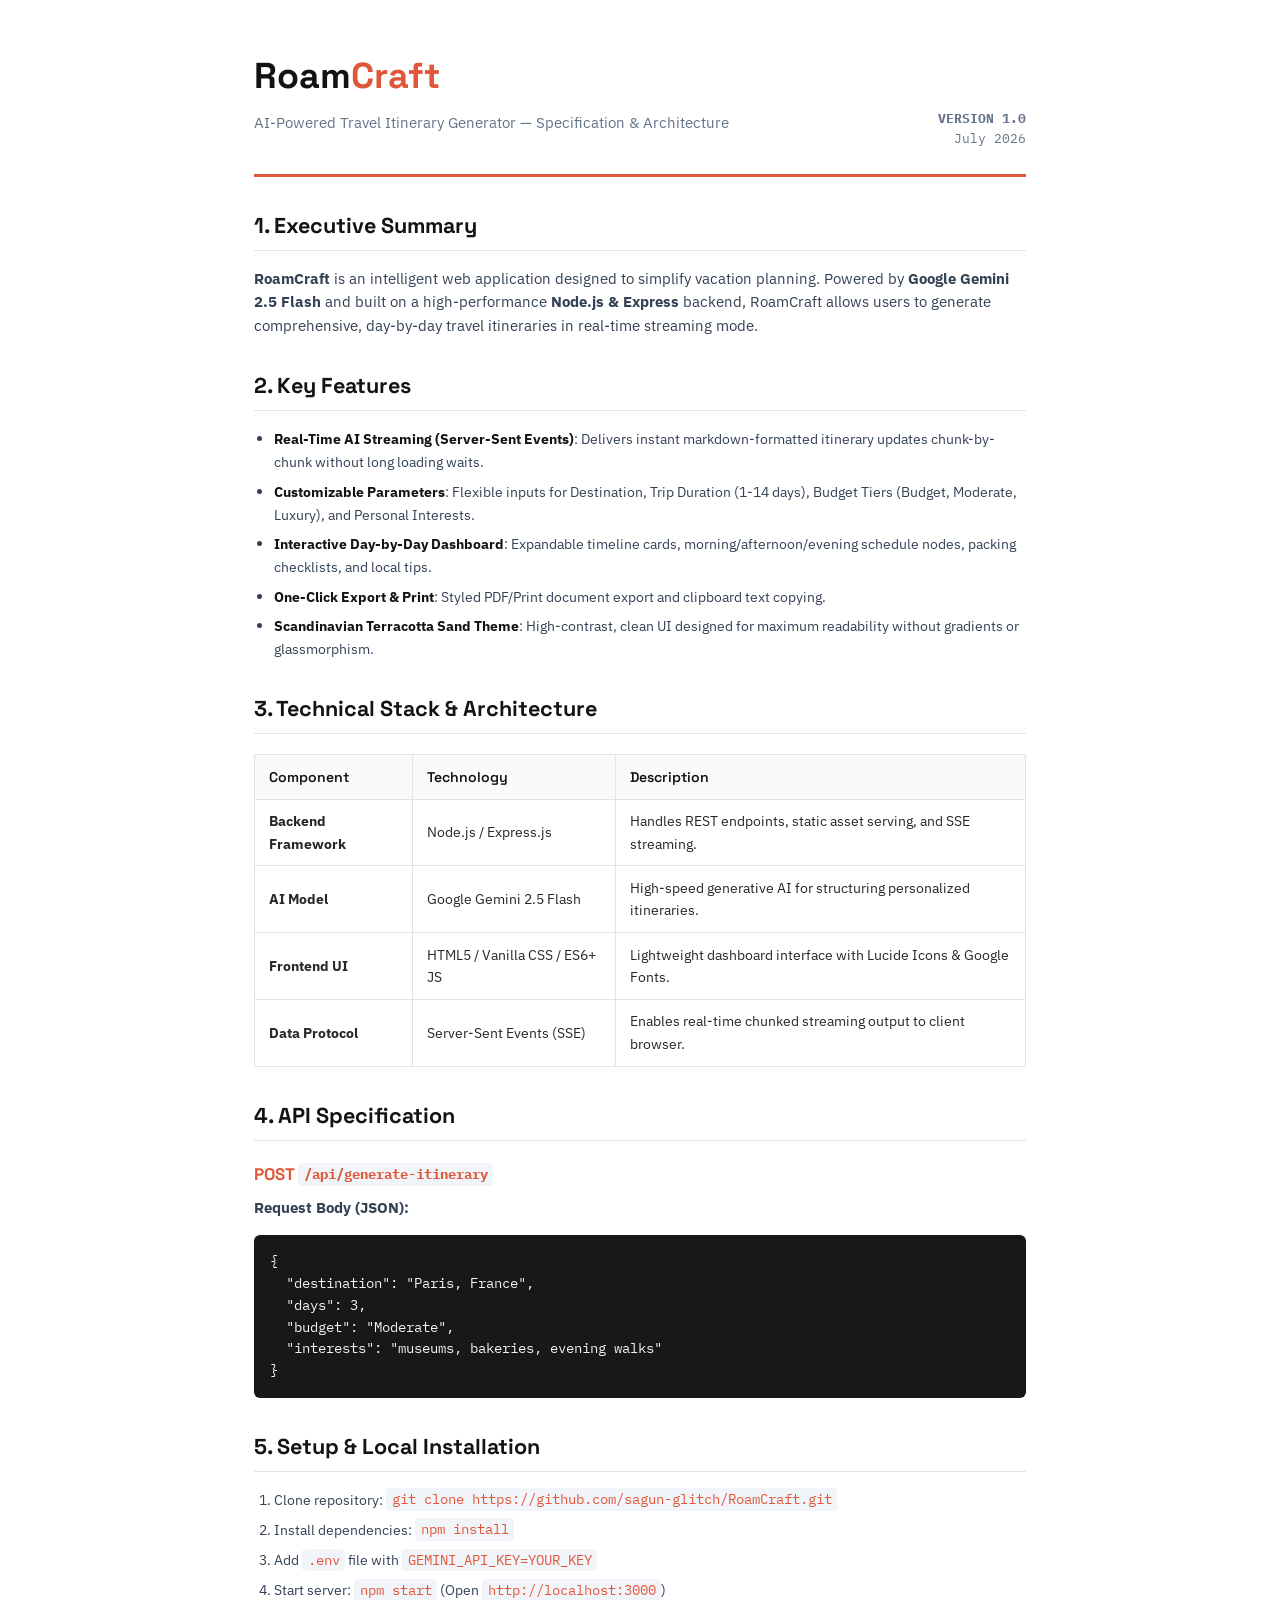
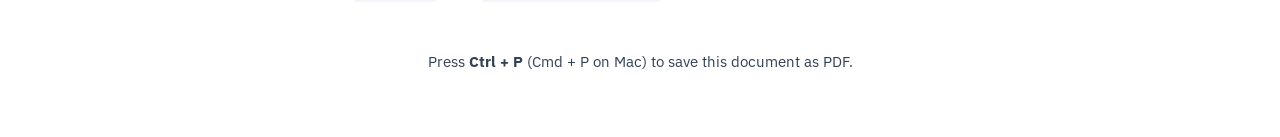
==== project_description.html @ 2945f8ac "Add project description documentation in MD and HTML format" ====
<!DOCTYPE html>
<html lang="en">
<head>
    <meta charset="UTF-8">
    <meta name="viewport" content="width=device-width, initial-scale=1.0">
    <title>RoamCraft — Project Documentation</title>
    <!-- Google Fonts -->
    <link rel="preconnect" href="https://fonts.googleapis.com">
    <link rel="preconnect" href="https://fonts.gstatic.com" crossorigin>
    <link href="https://fonts.googleapis.com/css2?family=Space+Grotesk:wght@600;700&family=IBM+Plex+Mono:wght@500;600&family=IBM+Plex+Sans:wght@400;500;600&display=swap" rel="stylesheet">
    <style>
        :root {
            --primary: #E05638;
            --dark: #141312;
            --text: #27272a;
            --border: #e4e4e7;
            --bg-subtle: #f8fafc;
        }

        * {
            box-sizing: border-box;
            margin: 0;
            padding: 0;
        }

        body {
            font-family: 'IBM Plex Sans', system-ui, -apple-system, sans-serif;
            color: var(--text);
            line-height: 1.6;
            padding: 3rem 4rem;
            max-width: 900px;
            margin: 0 auto;
            background-color: #ffffff;
        }

        /* Header */
        .doc-header {
            border-bottom: 3px solid var(--primary);
            padding-bottom: 1.5rem;
            margin-bottom: 2rem;
            display: flex;
            justify-content: space-between;
            align-items: flex-end;
        }

        .title-group h1 {
            font-family: 'Space Grotesk', sans-serif;
            font-size: 2.25rem;
            font-weight: 700;
            color: var(--dark);
        }

        .title-group h1 span {
            color: var(--primary);
        }

        .title-group p {
            font-size: 0.95rem;
            color: #64748b;
            margin-top: 0.25rem;
        }

        .doc-meta {
            font-family: 'IBM Plex Mono', monospace;
            font-size: 0.8rem;
            color: #64748b;
            text-align: right;
        }

        /* Section Headings */
        h2 {
            font-family: 'Space Grotesk', sans-serif;
            font-size: 1.35rem;
            color: var(--dark);
            border-bottom: 1px solid var(--border);
            padding-bottom: 0.4rem;
            margin-top: 2rem;
            margin-bottom: 1rem;
        }

        h3 {
            font-family: 'Space Grotesk', sans-serif;
            font-size: 1.05rem;
            color: var(--primary);
            margin-top: 1.25rem;
            margin-bottom: 0.5rem;
        }

        p {
            font-size: 0.92rem;
            color: #334155;
            margin-bottom: 1rem;
        }

        /* Feature List */
        ul, ol {
            padding-left: 1.25rem;
            margin-bottom: 1.25rem;
        }

        li {
            font-size: 0.9rem;
            color: #334155;
            margin-bottom: 0.4rem;
        }

        li strong {
            color: var(--dark);
        }

        /* Table */
        table {
            width: 100%;
            border-collapse: collapse;
            margin: 1.25rem 0;
            font-size: 0.88rem;
        }

        th, td {
            border: 1px solid var(--border);
            padding: 0.65rem 0.85rem;
            text-align: left;
        }

        th {
            background-color: var(--bg-subtle);
            font-family: 'Space Grotesk', sans-serif;
            font-weight: 600;
            color: var(--dark);
        }

        /* Code Blocks */
        pre {
            background-color: #18181b;
            color: #f4f4f5;
            font-family: 'IBM Plex Mono', monospace;
            font-size: 0.82rem;
            padding: 1rem;
            border-radius: 6px;
            overflow-x: auto;
            margin: 1rem 0;
        }

        code {
            font-family: 'IBM Plex Mono', monospace;
            font-size: 0.85rem;
            background-color: #f1f5f9;
            color: var(--primary);
            padding: 0.15rem 0.35rem;
            border-radius: 4px;
        }

        pre code {
            background-color: transparent;
            color: inherit;
            padding: 0;
        }

        /* Print Media */
        @media print {
            body {
                padding: 0;
            }
            .no-print {
                display: none;
            }
        }
    </style>
</head>
<body>
    <div class="doc-header">
        <div class="title-group">
            <h1>Roam<span>Craft</span></h1>
            <p>AI-Powered Travel Itinerary Generator — Specification & Architecture</p>
        </div>
        <div class="doc-meta">
            <strong>VERSION 1.0</strong><br>
            July 2026
        </div>
    </div>

    <h2>1. Executive Summary</h2>
    <p><strong>RoamCraft</strong> is an intelligent web application designed to simplify vacation planning. Powered by <strong>Google Gemini 2.5 Flash</strong> and built on a high-performance <strong>Node.js & Express</strong> backend, RoamCraft allows users to generate comprehensive, day-by-day travel itineraries in real-time streaming mode.</p>

    <h2>2. Key Features</h2>
    <ul>
        <li><strong>Real-Time AI Streaming (Server-Sent Events)</strong>: Delivers instant markdown-formatted itinerary updates chunk-by-chunk without long loading waits.</li>
        <li><strong>Customizable Parameters</strong>: Flexible inputs for Destination, Trip Duration (1-14 days), Budget Tiers (Budget, Moderate, Luxury), and Personal Interests.</li>
        <li><strong>Interactive Day-by-Day Dashboard</strong>: Expandable timeline cards, morning/afternoon/evening schedule nodes, packing checklists, and local tips.</li>
        <li><strong>One-Click Export & Print</strong>: Styled PDF/Print document export and clipboard text copying.</li>
        <li><strong>Scandinavian Terracotta Sand Theme</strong>: High-contrast, clean UI designed for maximum readability without gradients or glassmorphism.</li>
    </ul>

    <h2>3. Technical Stack & Architecture</h2>
    <table>
        <thead>
            <tr>
                <th>Component</th>
                <th>Technology</th>
                <th>Description</th>
            </tr>
        </thead>
        <tbody>
            <tr>
                <td><strong>Backend Framework</strong></td>
                <td>Node.js / Express.js</td>
                <td>Handles REST endpoints, static asset serving, and SSE streaming.</td>
            </tr>
            <tr>
                <td><strong>AI Model</strong></td>
                <td>Google Gemini 2.5 Flash</td>
                <td>High-speed generative AI for structuring personalized itineraries.</td>
            </tr>
            <tr>
                <td><strong>Frontend UI</strong></td>
                <td>HTML5 / Vanilla CSS / ES6+ JS</td>
                <td>Lightweight dashboard interface with Lucide Icons & Google Fonts.</td>
            </tr>
            <tr>
                <td><strong>Data Protocol</strong></td>
                <td>Server-Sent Events (SSE)</td>
                <td>Enables real-time chunked streaming output to client browser.</td>
            </tr>
        </tbody>
    </table>

    <h2>4. API Specification</h2>
    <h3>POST <code>/api/generate-itinerary</code></h3>
    <p><strong>Request Body (JSON):</strong></p>
<pre><code>{
  "destination": "Paris, France",
  "days": 3,
  "budget": "Moderate",
  "interests": "museums, bakeries, evening walks"
}</code></pre>

    <h2>5. Setup & Local Installation</h2>
    <ol>
        <li>Clone repository: <code>git clone https://github.com/sagun-glitch/RoamCraft.git</code></li>
        <li>Install dependencies: <code>npm install</code></li>
        <li>Add <code>.env</code> file with <code>GEMINI_API_KEY=YOUR_KEY</code></li>
        <li>Start server: <code>npm start</code> (Open <code>http://localhost:3000</code>)</li>
    </ol>

    <div style="margin-top: 3rem; text-align: center; font-size: 0.8rem; color: #94a3b8;" class="no-print">
        <p>Press <strong>Ctrl + P</strong> (Cmd + P on Mac) to save this document as PDF.</p>
    </div>
</body>
</html>
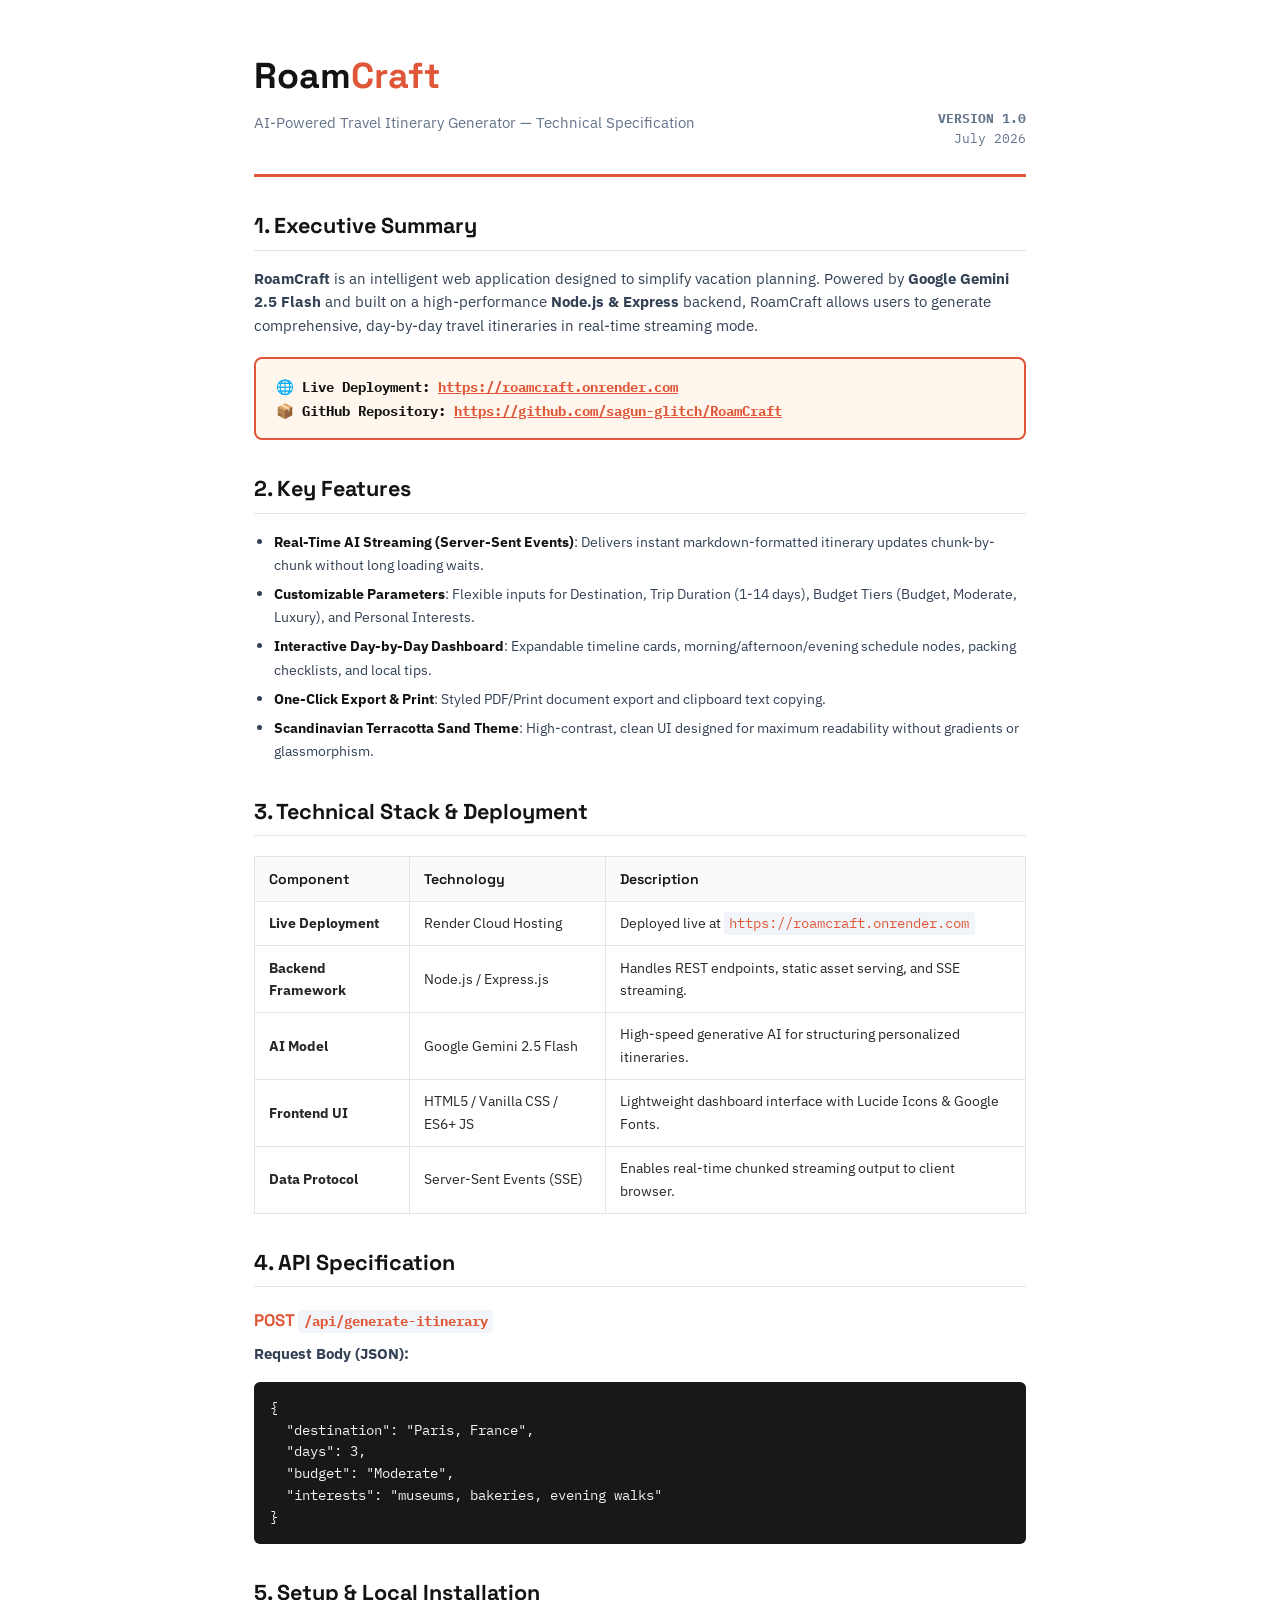
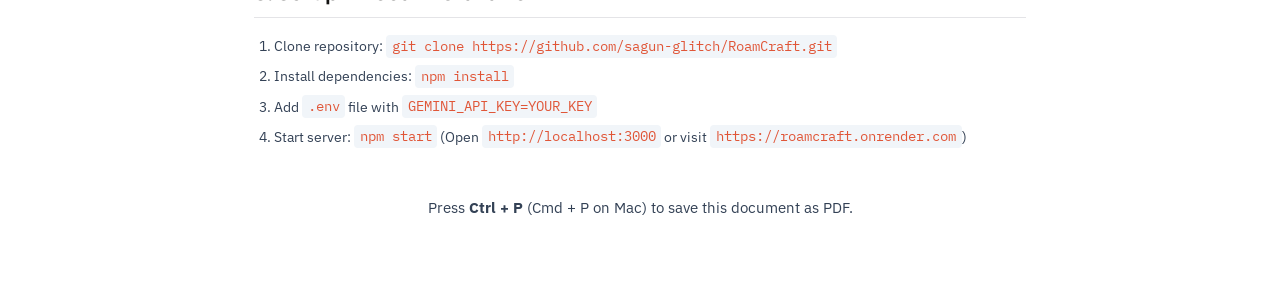
==== commit afbb6112: "Update project description documents with live Render deployment URL https://roamcraft.onrender.com" ====
--- a/project_description.html
+++ b/project_description.html
@@ -92,6 +92,23 @@
             margin-bottom: 1rem;
         }
 
+        .live-link-box {
+            background-color: #fff7ed;
+            border: 2px solid var(--primary);
+            border-radius: 8px;
+            padding: 1rem 1.25rem;
+            margin: 1.25rem 0;
+            font-family: 'IBM Plex Mono', monospace;
+            font-size: 0.9rem;
+            color: var(--dark);
+        }
+
+        .live-link-box a {
+            color: var(--primary);
+            font-weight: 700;
+            text-decoration: underline;
+        }
+
         /* Feature List */
         ul, ol {
             padding-left: 1.25rem;
@@ -171,7 +188,7 @@
     <div class="doc-header">
         <div class="title-group">
             <h1>Roam<span>Craft</span></h1>
-            <p>AI-Powered Travel Itinerary Generator — Specification & Architecture</p>
+            <p>AI-Powered Travel Itinerary Generator — Technical Specification</p>
         </div>
         <div class="doc-meta">
             <strong>VERSION 1.0</strong><br>
@@ -181,6 +198,11 @@
 
     <h2>1. Executive Summary</h2>
     <p><strong>RoamCraft</strong> is an intelligent web application designed to simplify vacation planning. Powered by <strong>Google Gemini 2.5 Flash</strong> and built on a high-performance <strong>Node.js & Express</strong> backend, RoamCraft allows users to generate comprehensive, day-by-day travel itineraries in real-time streaming mode.</p>
+
+    <div class="live-link-box">
+        <strong>🌐 Live Deployment:</strong> <a href="https://roamcraft.onrender.com" target="_blank">https://roamcraft.onrender.com</a><br>
+        <strong>📦 GitHub Repository:</strong> <a href="https://github.com/sagun-glitch/RoamCraft" target="_blank">https://github.com/sagun-glitch/RoamCraft</a>
+    </div>
 
     <h2>2. Key Features</h2>
     <ul>
@@ -191,7 +213,7 @@
         <li><strong>Scandinavian Terracotta Sand Theme</strong>: High-contrast, clean UI designed for maximum readability without gradients or glassmorphism.</li>
     </ul>
 
-    <h2>3. Technical Stack & Architecture</h2>
+    <h2>3. Technical Stack & Deployment</h2>
     <table>
         <thead>
             <tr>
@@ -201,6 +223,11 @@
             </tr>
         </thead>
         <tbody>
+            <tr>
+                <td><strong>Live Deployment</strong></td>
+                <td>Render Cloud Hosting</td>
+                <td>Deployed live at <code>https://roamcraft.onrender.com</code></td>
+            </tr>
             <tr>
                 <td><strong>Backend Framework</strong></td>
                 <td>Node.js / Express.js</td>
@@ -239,7 +266,7 @@
         <li>Clone repository: <code>git clone https://github.com/sagun-glitch/RoamCraft.git</code></li>
         <li>Install dependencies: <code>npm install</code></li>
         <li>Add <code>.env</code> file with <code>GEMINI_API_KEY=YOUR_KEY</code></li>
-        <li>Start server: <code>npm start</code> (Open <code>http://localhost:3000</code>)</li>
+        <li>Start server: <code>npm start</code> (Open <code>http://localhost:3000</code> or visit <code>https://roamcraft.onrender.com</code>)</li>
     </ol>
 
     <div style="margin-top: 3rem; text-align: center; font-size: 0.8rem; color: #94a3b8;" class="no-print">
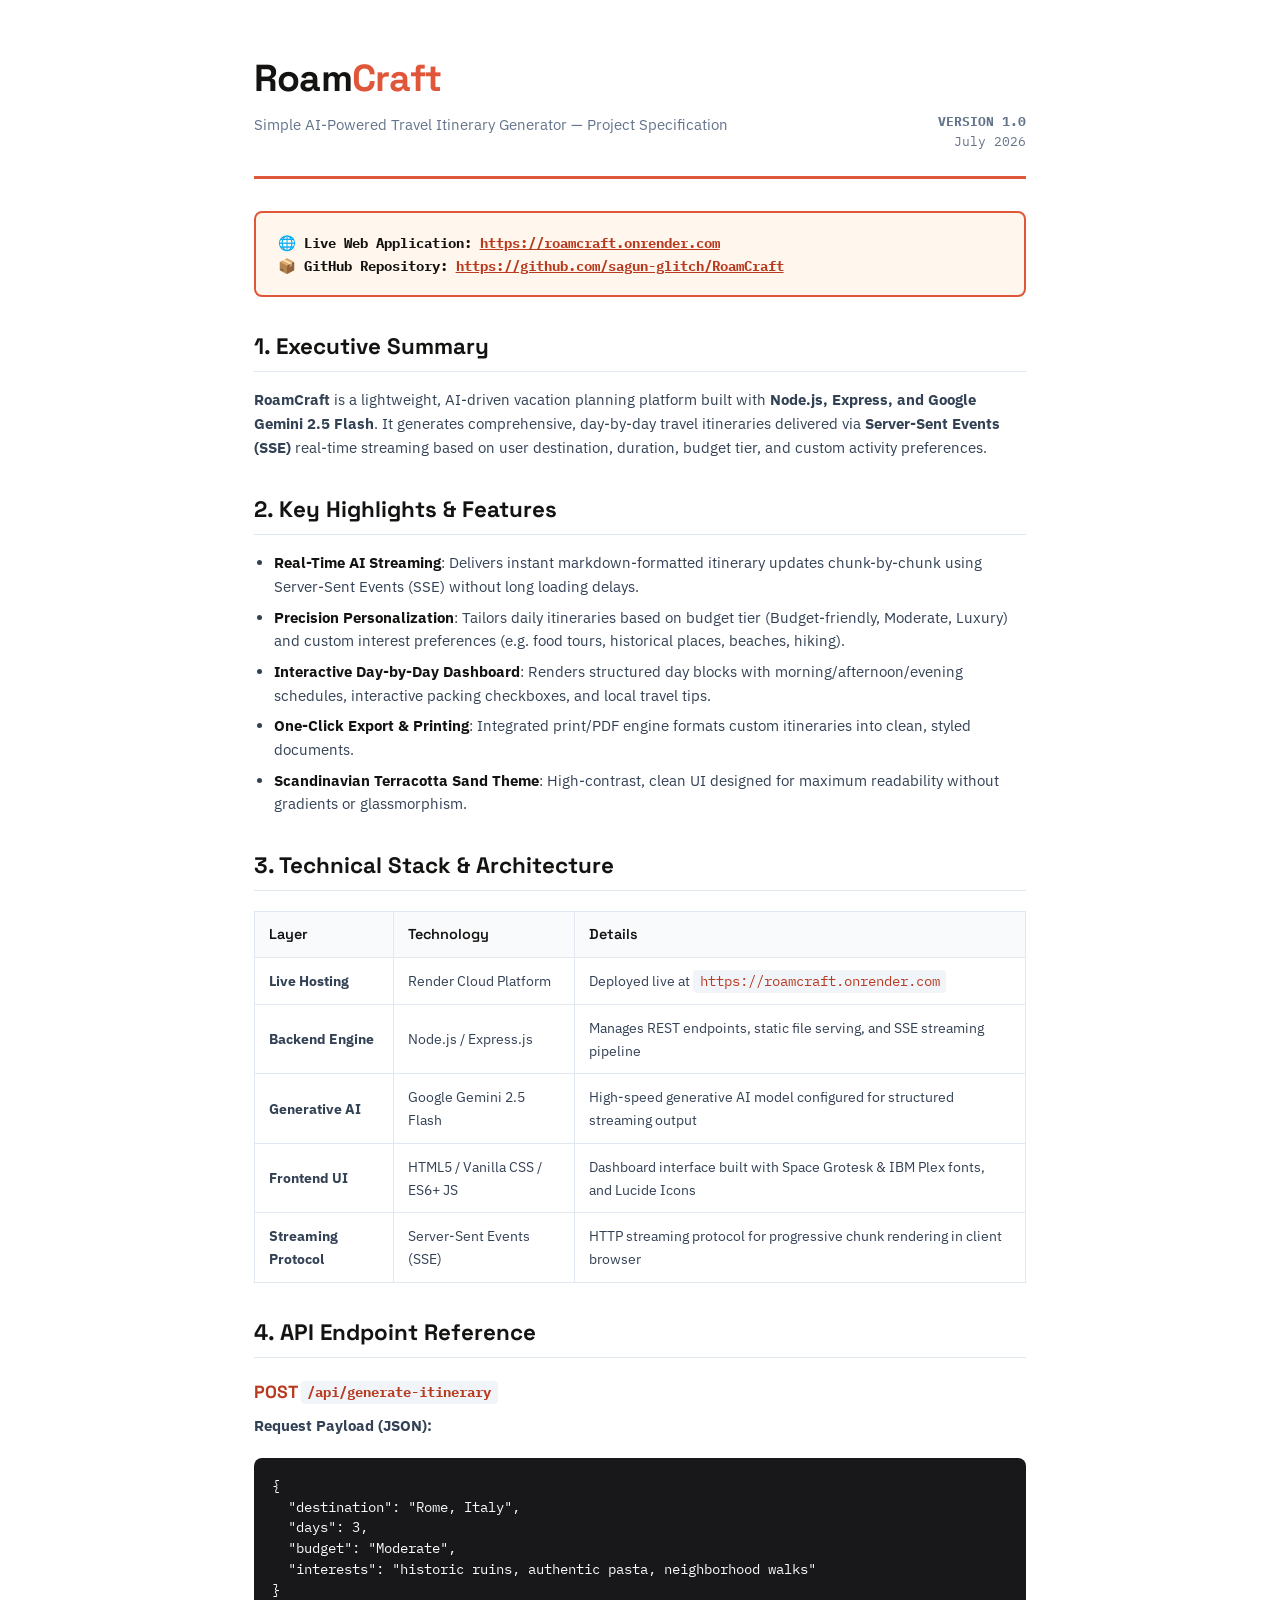
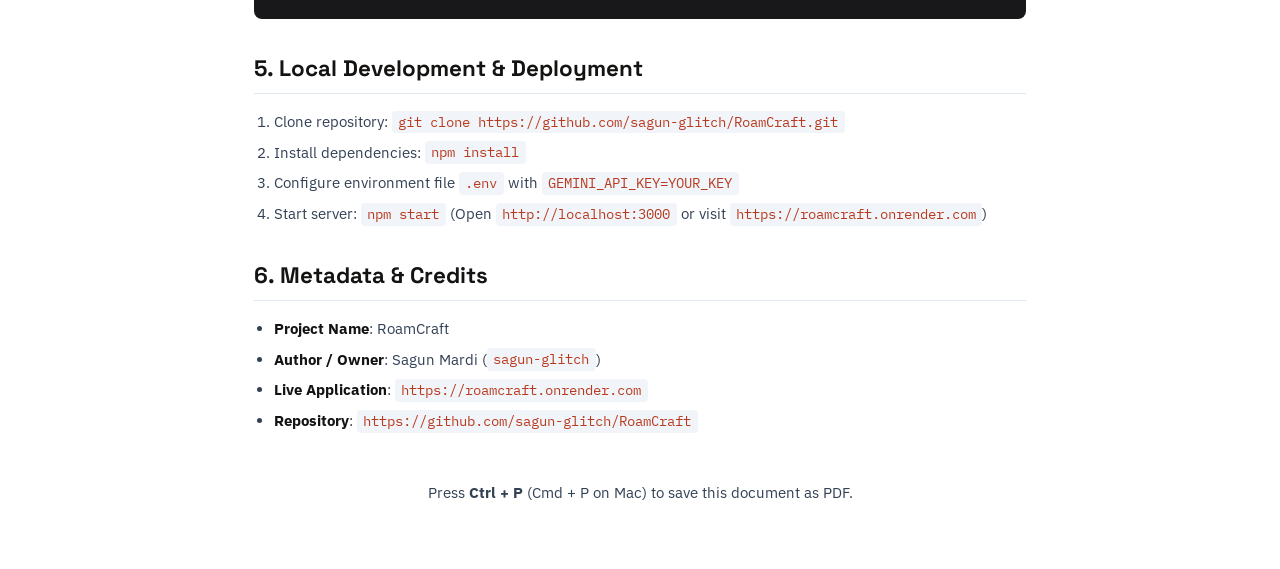
==== commit b6bc8791: "Update RoamCraft project description Markdown, HTML, and PDF document with Markdown styling and live" ====
--- a/project_description.html
+++ b/project_description.html
@@ -3,7 +3,7 @@
 <head>
     <meta charset="UTF-8">
     <meta name="viewport" content="width=device-width, initial-scale=1.0">
-    <title>RoamCraft — Project Documentation</title>
+    <title>RoamCraft — Project Specification</title>
     <!-- Google Fonts -->
     <link rel="preconnect" href="https://fonts.googleapis.com">
     <link rel="preconnect" href="https://fonts.gstatic.com" crossorigin>
@@ -11,9 +11,10 @@
     <style>
         :root {
             --primary: #E05638;
+            --primary-dark: #B83A1F;
             --dark: #141312;
-            --text: #27272a;
-            --border: #e4e4e7;
+            --text: #334155;
+            --border: #e2e8f0;
             --bg-subtle: #f8fafc;
         }
 
@@ -45,9 +46,10 @@
 
         .title-group h1 {
             font-family: 'Space Grotesk', sans-serif;
-            font-size: 2.25rem;
+            font-size: 2.35rem;
             font-weight: 700;
             color: var(--dark);
+            letter-spacing: -0.02em;
         }
 
         .title-group h1 span {
@@ -67,10 +69,28 @@
             text-align: right;
         }
 
-        /* Section Headings */
+        /* Live Badge Box */
+        .live-link-box {
+            background-color: #fff7ed;
+            border: 2px solid var(--primary);
+            border-radius: 8px;
+            padding: 1.1rem 1.35rem;
+            margin: 1.5rem 0 2rem;
+            font-family: 'IBM Plex Mono', monospace;
+            font-size: 0.9rem;
+            color: var(--dark);
+        }
+
+        .live-link-box a {
+            color: var(--primary-dark);
+            font-weight: 700;
+            text-decoration: underline;
+        }
+
+        /* Headings */
         h2 {
             font-family: 'Space Grotesk', sans-serif;
-            font-size: 1.35rem;
+            font-size: 1.4rem;
             color: var(--dark);
             border-bottom: 1px solid var(--border);
             padding-bottom: 0.4rem;
@@ -80,45 +100,28 @@
 
         h3 {
             font-family: 'Space Grotesk', sans-serif;
-            font-size: 1.05rem;
-            color: var(--primary);
+            font-size: 1.1rem;
+            color: var(--primary-dark);
             margin-top: 1.25rem;
             margin-bottom: 0.5rem;
         }
 
         p {
-            font-size: 0.92rem;
+            font-size: 0.94rem;
             color: #334155;
             margin-bottom: 1rem;
         }
 
-        .live-link-box {
-            background-color: #fff7ed;
-            border: 2px solid var(--primary);
-            border-radius: 8px;
-            padding: 1rem 1.25rem;
-            margin: 1.25rem 0;
-            font-family: 'IBM Plex Mono', monospace;
-            font-size: 0.9rem;
-            color: var(--dark);
-        }
-
-        .live-link-box a {
-            color: var(--primary);
-            font-weight: 700;
-            text-decoration: underline;
-        }
-
-        /* Feature List */
+        /* Lists */
         ul, ol {
             padding-left: 1.25rem;
             margin-bottom: 1.25rem;
         }
 
         li {
-            font-size: 0.9rem;
+            font-size: 0.92rem;
             color: #334155;
-            margin-bottom: 0.4rem;
+            margin-bottom: 0.45rem;
         }
 
         li strong {
@@ -130,12 +133,12 @@
             width: 100%;
             border-collapse: collapse;
             margin: 1.25rem 0;
-            font-size: 0.88rem;
+            font-size: 0.9rem;
         }
 
         th, td {
             border: 1px solid var(--border);
-            padding: 0.65rem 0.85rem;
+            padding: 0.7rem 0.9rem;
             text-align: left;
         }
 
@@ -146,24 +149,25 @@
             color: var(--dark);
         }
 
-        /* Code Blocks */
+        /* Code & Pre */
         pre {
             background-color: #18181b;
-            color: #f4f4f5;
-            font-family: 'IBM Plex Mono', monospace;
-            font-size: 0.82rem;
-            padding: 1rem;
-            border-radius: 6px;
+            color: #f8fafc;
+            font-family: 'IBM Plex Mono', monospace;
+            font-size: 0.83rem;
+            padding: 1.1rem;
+            border-radius: 8px;
             overflow-x: auto;
-            margin: 1rem 0;
+            margin: 1.25rem 0;
+            line-height: 1.5;
         }
 
         code {
             font-family: 'IBM Plex Mono', monospace;
-            font-size: 0.85rem;
+            font-size: 0.86rem;
             background-color: #f1f5f9;
-            color: var(--primary);
-            padding: 0.15rem 0.35rem;
+            color: var(--primary-dark);
+            padding: 0.15rem 0.4rem;
             border-radius: 4px;
         }
 
@@ -188,7 +192,7 @@
     <div class="doc-header">
         <div class="title-group">
             <h1>Roam<span>Craft</span></h1>
-            <p>AI-Powered Travel Itinerary Generator — Technical Specification</p>
+            <p>Simple AI-Powered Travel Itinerary Generator — Project Specification</p>
         </div>
         <div class="doc-meta">
             <strong>VERSION 1.0</strong><br>
@@ -196,78 +200,86 @@
         </div>
     </div>
 
-    <h2>1. Executive Summary</h2>
-    <p><strong>RoamCraft</strong> is an intelligent web application designed to simplify vacation planning. Powered by <strong>Google Gemini 2.5 Flash</strong> and built on a high-performance <strong>Node.js & Express</strong> backend, RoamCraft allows users to generate comprehensive, day-by-day travel itineraries in real-time streaming mode.</p>
-
     <div class="live-link-box">
-        <strong>🌐 Live Deployment:</strong> <a href="https://roamcraft.onrender.com" target="_blank">https://roamcraft.onrender.com</a><br>
+        <strong>🌐 Live Web Application:</strong> <a href="https://roamcraft.onrender.com" target="_blank">https://roamcraft.onrender.com</a><br>
         <strong>📦 GitHub Repository:</strong> <a href="https://github.com/sagun-glitch/RoamCraft" target="_blank">https://github.com/sagun-glitch/RoamCraft</a>
     </div>
 
-    <h2>2. Key Features</h2>
+    <h2>1. Executive Summary</h2>
+    <p><strong>RoamCraft</strong> is a lightweight, AI-driven vacation planning platform built with <strong>Node.js, Express, and Google Gemini 2.5 Flash</strong>. It generates comprehensive, day-by-day travel itineraries delivered via <strong>Server-Sent Events (SSE)</strong> real-time streaming based on user destination, duration, budget tier, and custom activity preferences.</p>
+
+    <h2>2. Key Highlights & Features</h2>
     <ul>
-        <li><strong>Real-Time AI Streaming (Server-Sent Events)</strong>: Delivers instant markdown-formatted itinerary updates chunk-by-chunk without long loading waits.</li>
-        <li><strong>Customizable Parameters</strong>: Flexible inputs for Destination, Trip Duration (1-14 days), Budget Tiers (Budget, Moderate, Luxury), and Personal Interests.</li>
-        <li><strong>Interactive Day-by-Day Dashboard</strong>: Expandable timeline cards, morning/afternoon/evening schedule nodes, packing checklists, and local tips.</li>
-        <li><strong>One-Click Export & Print</strong>: Styled PDF/Print document export and clipboard text copying.</li>
+        <li><strong>Real-Time AI Streaming</strong>: Delivers instant markdown-formatted itinerary updates chunk-by-chunk using Server-Sent Events (SSE) without long loading delays.</li>
+        <li><strong>Precision Personalization</strong>: Tailors daily itineraries based on budget tier (Budget-friendly, Moderate, Luxury) and custom interest preferences (e.g. food tours, historical places, beaches, hiking).</li>
+        <li><strong>Interactive Day-by-Day Dashboard</strong>: Renders structured day blocks with morning/afternoon/evening schedules, interactive packing checkboxes, and local travel tips.</li>
+        <li><strong>One-Click Export & Printing</strong>: Integrated print/PDF engine formats custom itineraries into clean, styled documents.</li>
         <li><strong>Scandinavian Terracotta Sand Theme</strong>: High-contrast, clean UI designed for maximum readability without gradients or glassmorphism.</li>
     </ul>
 
-    <h2>3. Technical Stack & Deployment</h2>
+    <h2>3. Technical Stack & Architecture</h2>
     <table>
         <thead>
             <tr>
-                <th>Component</th>
+                <th>Layer</th>
                 <th>Technology</th>
-                <th>Description</th>
+                <th>Details</th>
             </tr>
         </thead>
         <tbody>
             <tr>
-                <td><strong>Live Deployment</strong></td>
-                <td>Render Cloud Hosting</td>
+                <td><strong>Live Hosting</strong></td>
+                <td>Render Cloud Platform</td>
                 <td>Deployed live at <code>https://roamcraft.onrender.com</code></td>
             </tr>
             <tr>
-                <td><strong>Backend Framework</strong></td>
+                <td><strong>Backend Engine</strong></td>
                 <td>Node.js / Express.js</td>
-                <td>Handles REST endpoints, static asset serving, and SSE streaming.</td>
-            </tr>
-            <tr>
-                <td><strong>AI Model</strong></td>
+                <td>Manages REST endpoints, static file serving, and SSE streaming pipeline</td>
+            </tr>
+            <tr>
+                <td><strong>Generative AI</strong></td>
                 <td>Google Gemini 2.5 Flash</td>
-                <td>High-speed generative AI for structuring personalized itineraries.</td>
+                <td>High-speed generative AI model configured for structured streaming output</td>
             </tr>
             <tr>
                 <td><strong>Frontend UI</strong></td>
                 <td>HTML5 / Vanilla CSS / ES6+ JS</td>
-                <td>Lightweight dashboard interface with Lucide Icons & Google Fonts.</td>
-            </tr>
-            <tr>
-                <td><strong>Data Protocol</strong></td>
+                <td>Dashboard interface built with Space Grotesk & IBM Plex fonts, and Lucide Icons</td>
+            </tr>
+            <tr>
+                <td><strong>Streaming Protocol</strong></td>
                 <td>Server-Sent Events (SSE)</td>
-                <td>Enables real-time chunked streaming output to client browser.</td>
+                <td>HTTP streaming protocol for progressive chunk rendering in client browser</td>
             </tr>
         </tbody>
     </table>
 
-    <h2>4. API Specification</h2>
+    <h2>4. API Endpoint Reference</h2>
     <h3>POST <code>/api/generate-itinerary</code></h3>
-    <p><strong>Request Body (JSON):</strong></p>
+    <p><strong>Request Payload (JSON):</strong></p>
 <pre><code>{
-  "destination": "Paris, France",
+  "destination": "Rome, Italy",
   "days": 3,
   "budget": "Moderate",
-  "interests": "museums, bakeries, evening walks"
+  "interests": "historic ruins, authentic pasta, neighborhood walks"
 }</code></pre>
 
-    <h2>5. Setup & Local Installation</h2>
+    <h2>5. Local Development & Deployment</h2>
     <ol>
         <li>Clone repository: <code>git clone https://github.com/sagun-glitch/RoamCraft.git</code></li>
         <li>Install dependencies: <code>npm install</code></li>
-        <li>Add <code>.env</code> file with <code>GEMINI_API_KEY=YOUR_KEY</code></li>
+        <li>Configure environment file <code>.env</code> with <code>GEMINI_API_KEY=YOUR_KEY</code></li>
         <li>Start server: <code>npm start</code> (Open <code>http://localhost:3000</code> or visit <code>https://roamcraft.onrender.com</code>)</li>
     </ol>
+
+    <h2>6. Metadata & Credits</h2>
+    <ul>
+        <li><strong>Project Name</strong>: RoamCraft</li>
+        <li><strong>Author / Owner</strong>: Sagun Mardi (<code>sagun-glitch</code>)</li>
+        <li><strong>Live Application</strong>: <code>https://roamcraft.onrender.com</code></li>
+        <li><strong>Repository</strong>: <code>https://github.com/sagun-glitch/RoamCraft</code></li>
+    </ul>
 
     <div style="margin-top: 3rem; text-align: center; font-size: 0.8rem; color: #94a3b8;" class="no-print">
         <p>Press <strong>Ctrl + P</strong> (Cmd + P on Mac) to save this document as PDF.</p>
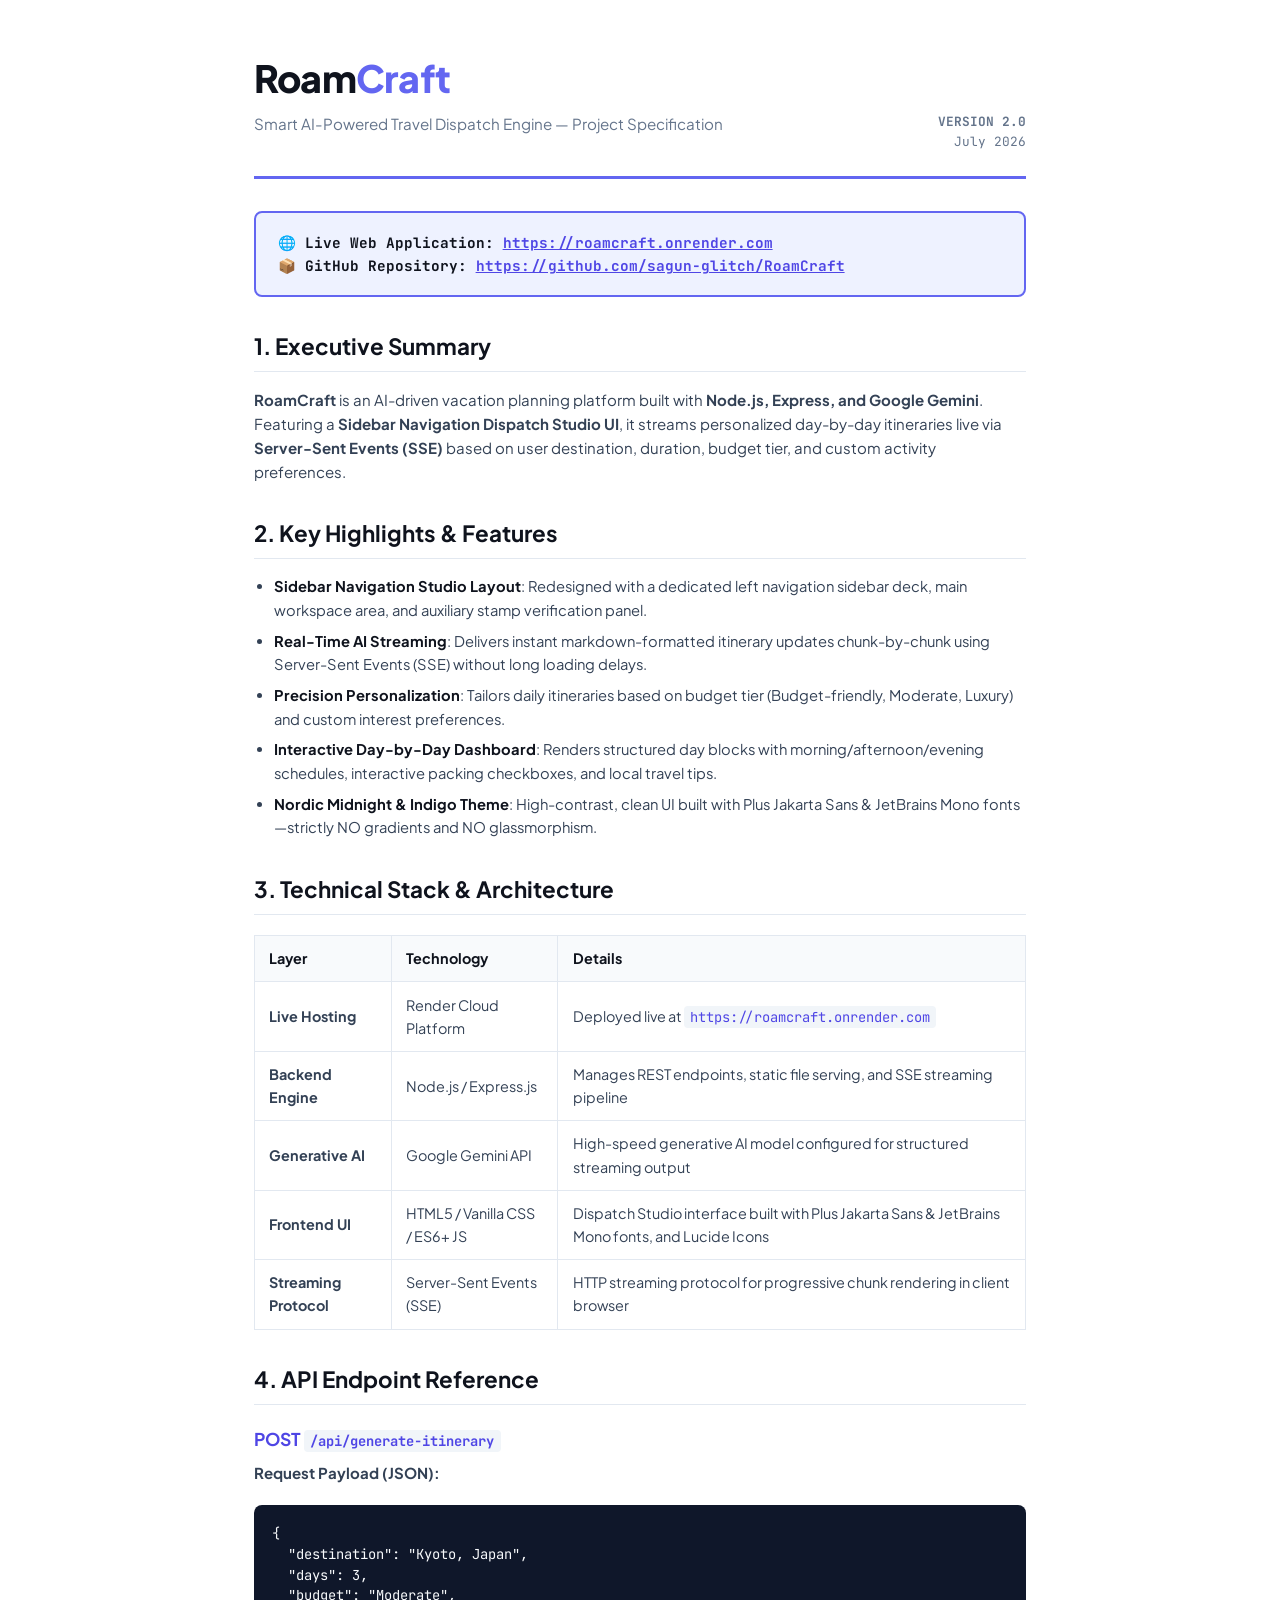
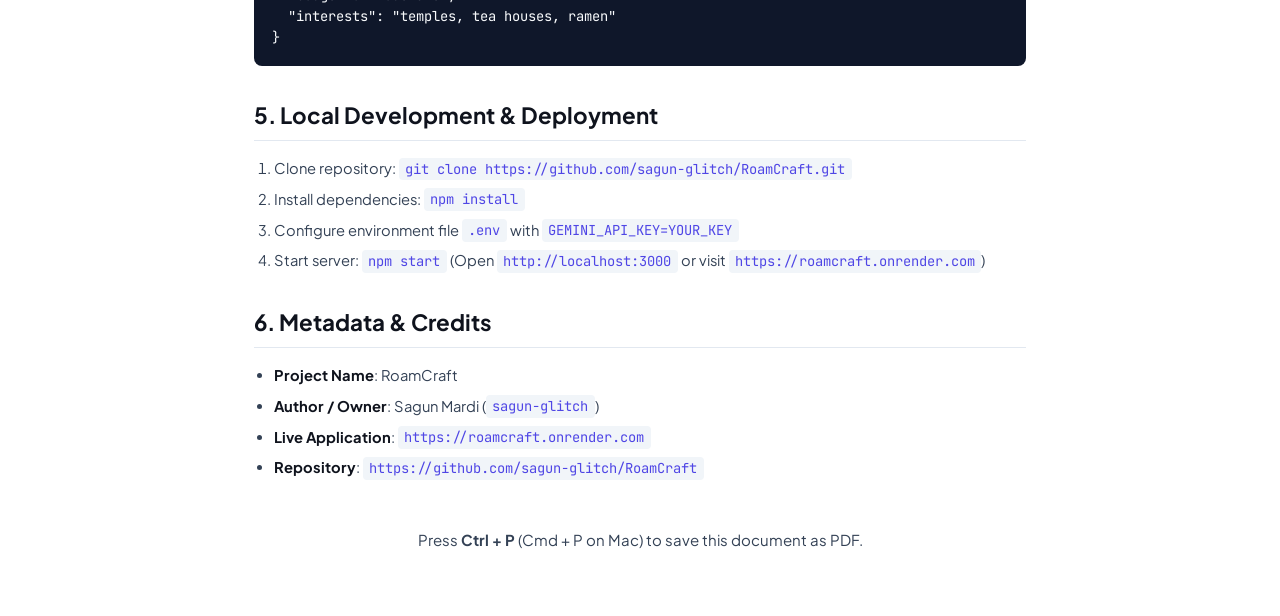
==== commit 1704d2e3: "Total UI overhaul: Sidebar Navigation Dispatch Studio layout with Plus Jakarta Sans typography" ====
--- a/project_description.html
+++ b/project_description.html
@@ -7,12 +7,12 @@
     <!-- Google Fonts -->
     <link rel="preconnect" href="https://fonts.googleapis.com">
     <link rel="preconnect" href="https://fonts.gstatic.com" crossorigin>
-    <link href="https://fonts.googleapis.com/css2?family=Space+Grotesk:wght@600;700&family=IBM+Plex+Mono:wght@500;600&family=IBM+Plex+Sans:wght@400;500;600&display=swap" rel="stylesheet">
+    <link href="https://fonts.googleapis.com/css2?family=Plus+Jakarta+Sans:wght@600;700;800&family=JetBrains+Mono:wght@500;600&display=swap" rel="stylesheet">
     <style>
         :root {
-            --primary: #E05638;
-            --primary-dark: #B83A1F;
-            --dark: #141312;
+            --primary: #6366F1;
+            --primary-dark: #4F46E5;
+            --dark: #0F131D;
             --text: #334155;
             --border: #e2e8f0;
             --bg-subtle: #f8fafc;
@@ -25,7 +25,7 @@
         }
 
         body {
-            font-family: 'IBM Plex Sans', system-ui, -apple-system, sans-serif;
+            font-family: 'Plus Jakarta Sans', system-ui, -apple-system, sans-serif;
             color: var(--text);
             line-height: 1.6;
             padding: 3rem 4rem;
@@ -45,9 +45,8 @@
         }
 
         .title-group h1 {
-            font-family: 'Space Grotesk', sans-serif;
             font-size: 2.35rem;
-            font-weight: 700;
+            font-weight: 800;
             color: var(--dark);
             letter-spacing: -0.02em;
         }
@@ -63,7 +62,7 @@
         }
 
         .doc-meta {
-            font-family: 'IBM Plex Mono', monospace;
+            font-family: 'JetBrains Mono', monospace;
             font-size: 0.8rem;
             color: #64748b;
             text-align: right;
@@ -71,12 +70,12 @@
 
         /* Live Badge Box */
         .live-link-box {
-            background-color: #fff7ed;
+            background-color: #eef2ff;
             border: 2px solid var(--primary);
             border-radius: 8px;
             padding: 1.1rem 1.35rem;
             margin: 1.5rem 0 2rem;
-            font-family: 'IBM Plex Mono', monospace;
+            font-family: 'JetBrains Mono', monospace;
             font-size: 0.9rem;
             color: var(--dark);
         }
@@ -89,8 +88,8 @@
 
         /* Headings */
         h2 {
-            font-family: 'Space Grotesk', sans-serif;
             font-size: 1.4rem;
+            font-weight: 700;
             color: var(--dark);
             border-bottom: 1px solid var(--border);
             padding-bottom: 0.4rem;
@@ -99,8 +98,8 @@
         }
 
         h3 {
-            font-family: 'Space Grotesk', sans-serif;
             font-size: 1.1rem;
+            font-weight: 700;
             color: var(--primary-dark);
             margin-top: 1.25rem;
             margin-bottom: 0.5rem;
@@ -144,16 +143,15 @@
 
         th {
             background-color: var(--bg-subtle);
-            font-family: 'Space Grotesk', sans-serif;
-            font-weight: 600;
+            font-weight: 700;
             color: var(--dark);
         }
 
         /* Code & Pre */
         pre {
-            background-color: #18181b;
+            background-color: #0f172a;
             color: #f8fafc;
-            font-family: 'IBM Plex Mono', monospace;
+            font-family: 'JetBrains Mono', monospace;
             font-size: 0.83rem;
             padding: 1.1rem;
             border-radius: 8px;
@@ -163,7 +161,7 @@
         }
 
         code {
-            font-family: 'IBM Plex Mono', monospace;
+            font-family: 'JetBrains Mono', monospace;
             font-size: 0.86rem;
             background-color: #f1f5f9;
             color: var(--primary-dark);
@@ -192,10 +190,10 @@
     <div class="doc-header">
         <div class="title-group">
             <h1>Roam<span>Craft</span></h1>
-            <p>Simple AI-Powered Travel Itinerary Generator — Project Specification</p>
+            <p>Smart AI-Powered Travel Dispatch Engine — Project Specification</p>
         </div>
         <div class="doc-meta">
-            <strong>VERSION 1.0</strong><br>
+            <strong>VERSION 2.0</strong><br>
             July 2026
         </div>
     </div>
@@ -206,15 +204,15 @@
     </div>
 
     <h2>1. Executive Summary</h2>
-    <p><strong>RoamCraft</strong> is a lightweight, AI-driven vacation planning platform built with <strong>Node.js, Express, and Google Gemini 2.5 Flash</strong>. It generates comprehensive, day-by-day travel itineraries delivered via <strong>Server-Sent Events (SSE)</strong> real-time streaming based on user destination, duration, budget tier, and custom activity preferences.</p>
+    <p><strong>RoamCraft</strong> is an AI-driven vacation planning platform built with <strong>Node.js, Express, and Google Gemini</strong>. Featuring a <strong>Sidebar Navigation Dispatch Studio UI</strong>, it streams personalized day-by-day itineraries live via <strong>Server-Sent Events (SSE)</strong> based on user destination, duration, budget tier, and custom activity preferences.</p>
 
     <h2>2. Key Highlights & Features</h2>
     <ul>
+        <li><strong>Sidebar Navigation Studio Layout</strong>: Redesigned with a dedicated left navigation sidebar deck, main workspace area, and auxiliary stamp verification panel.</li>
         <li><strong>Real-Time AI Streaming</strong>: Delivers instant markdown-formatted itinerary updates chunk-by-chunk using Server-Sent Events (SSE) without long loading delays.</li>
-        <li><strong>Precision Personalization</strong>: Tailors daily itineraries based on budget tier (Budget-friendly, Moderate, Luxury) and custom interest preferences (e.g. food tours, historical places, beaches, hiking).</li>
+        <li><strong>Precision Personalization</strong>: Tailors daily itineraries based on budget tier (Budget-friendly, Moderate, Luxury) and custom interest preferences.</li>
         <li><strong>Interactive Day-by-Day Dashboard</strong>: Renders structured day blocks with morning/afternoon/evening schedules, interactive packing checkboxes, and local travel tips.</li>
-        <li><strong>One-Click Export & Printing</strong>: Integrated print/PDF engine formats custom itineraries into clean, styled documents.</li>
-        <li><strong>Scandinavian Terracotta Sand Theme</strong>: High-contrast, clean UI designed for maximum readability without gradients or glassmorphism.</li>
+        <li><strong>Nordic Midnight & Indigo Theme</strong>: High-contrast, clean UI built with Plus Jakarta Sans & JetBrains Mono fonts—strictly NO gradients and NO glassmorphism.</li>
     </ul>
 
     <h2>3. Technical Stack & Architecture</h2>
@@ -239,13 +237,13 @@
             </tr>
             <tr>
                 <td><strong>Generative AI</strong></td>
-                <td>Google Gemini 2.5 Flash</td>
+                <td>Google Gemini API</td>
                 <td>High-speed generative AI model configured for structured streaming output</td>
             </tr>
             <tr>
                 <td><strong>Frontend UI</strong></td>
                 <td>HTML5 / Vanilla CSS / ES6+ JS</td>
-                <td>Dashboard interface built with Space Grotesk & IBM Plex fonts, and Lucide Icons</td>
+                <td>Dispatch Studio interface built with Plus Jakarta Sans & JetBrains Mono fonts, and Lucide Icons</td>
             </tr>
             <tr>
                 <td><strong>Streaming Protocol</strong></td>
@@ -259,10 +257,10 @@
     <h3>POST <code>/api/generate-itinerary</code></h3>
     <p><strong>Request Payload (JSON):</strong></p>
 <pre><code>{
-  "destination": "Rome, Italy",
+  "destination": "Kyoto, Japan",
   "days": 3,
   "budget": "Moderate",
-  "interests": "historic ruins, authentic pasta, neighborhood walks"
+  "interests": "temples, tea houses, ramen"
 }</code></pre>
 
     <h2>5. Local Development & Deployment</h2>
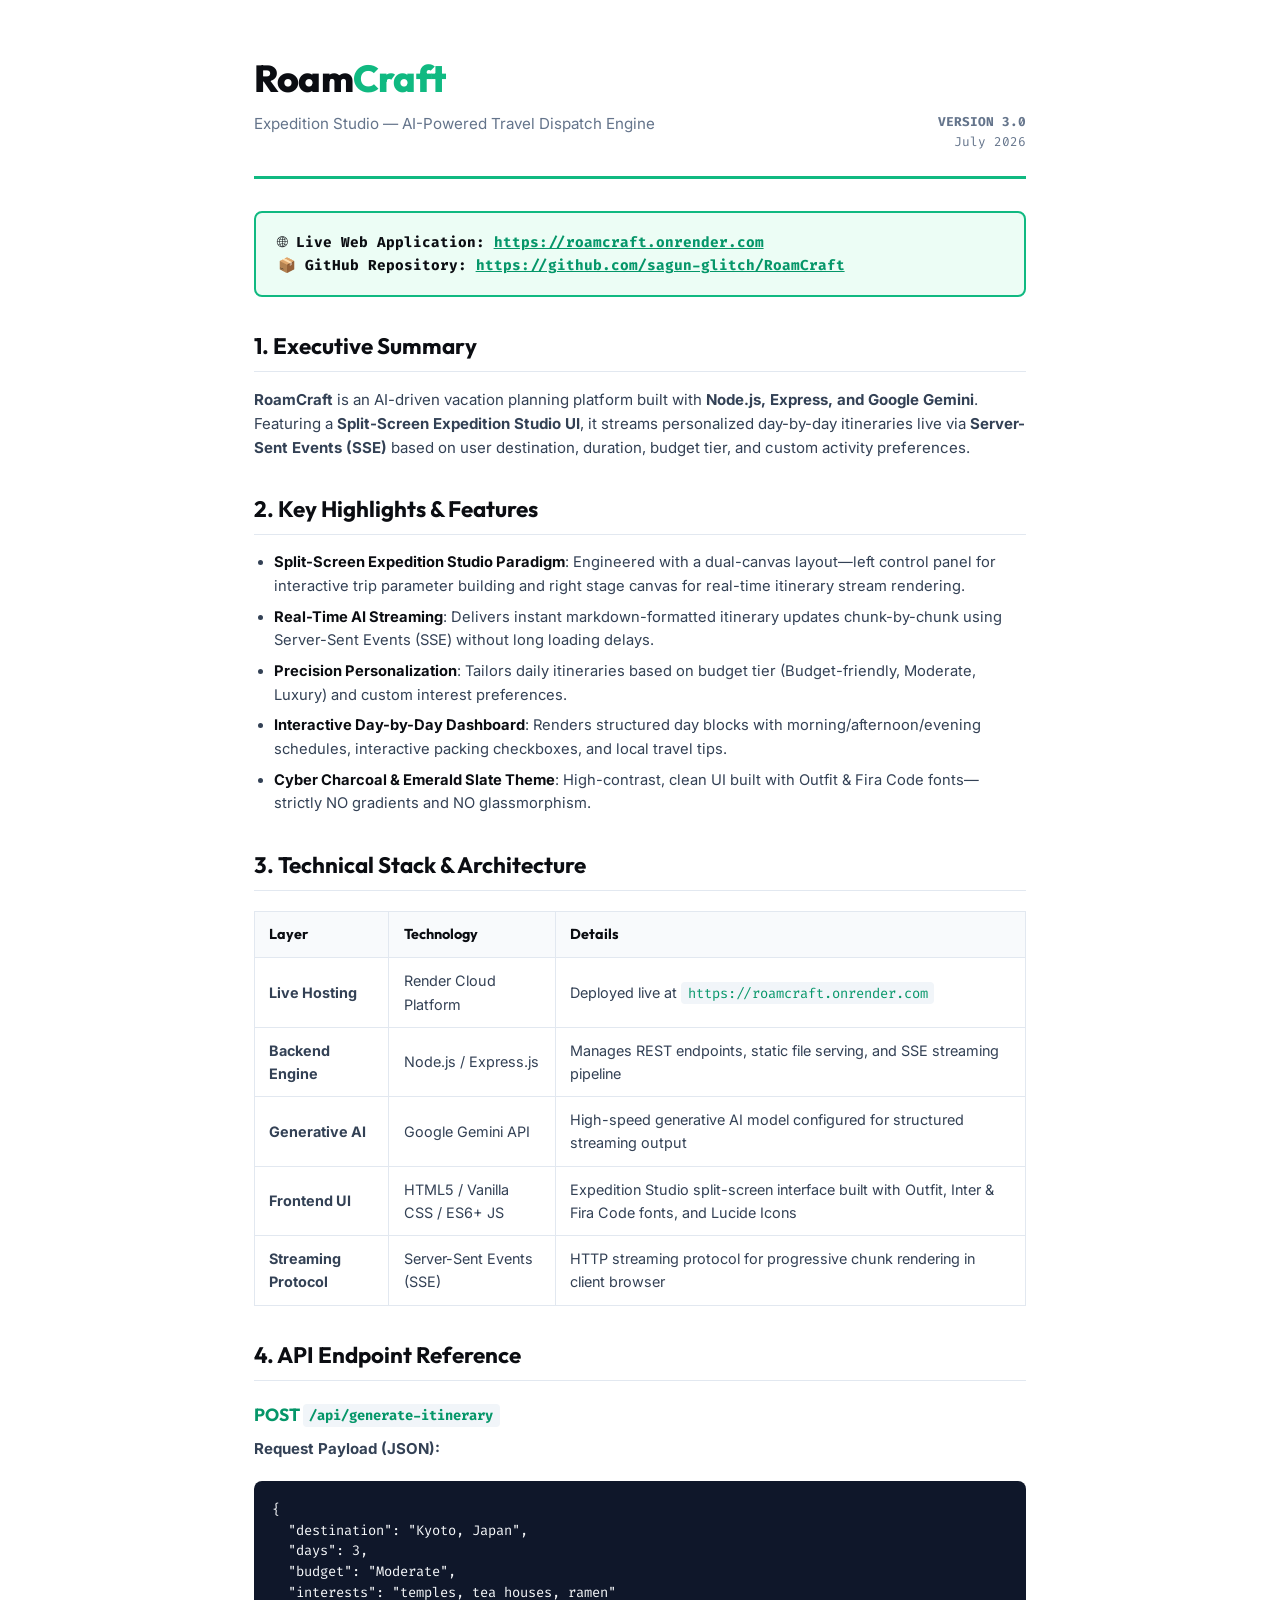
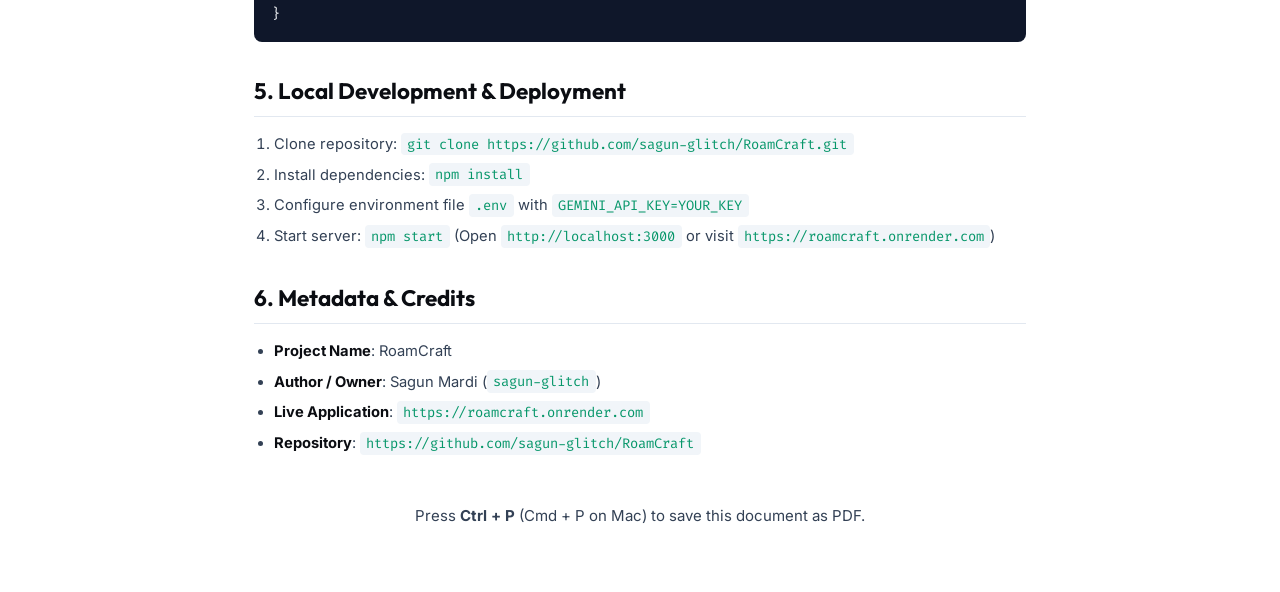
==== commit 27a10c96: "Ground-up UI reconstruction: Split-Screen Expedition Studio paradigm with Outfit & Fira Code typogra" ====
--- a/project_description.html
+++ b/project_description.html
@@ -7,12 +7,12 @@
     <!-- Google Fonts -->
     <link rel="preconnect" href="https://fonts.googleapis.com">
     <link rel="preconnect" href="https://fonts.gstatic.com" crossorigin>
-    <link href="https://fonts.googleapis.com/css2?family=Plus+Jakarta+Sans:wght@600;700;800&family=JetBrains+Mono:wght@500;600&display=swap" rel="stylesheet">
+    <link href="https://fonts.googleapis.com/css2?family=Outfit:wght@700;800&family=Fira+Code:wght@500;600&family=Inter:wght@400;500;600&display=swap" rel="stylesheet">
     <style>
         :root {
-            --primary: #6366F1;
-            --primary-dark: #4F46E5;
-            --dark: #0F131D;
+            --primary: #10B981;
+            --primary-dark: #059669;
+            --dark: #0B0D12;
             --text: #334155;
             --border: #e2e8f0;
             --bg-subtle: #f8fafc;
@@ -25,7 +25,7 @@
         }
 
         body {
-            font-family: 'Plus Jakarta Sans', system-ui, -apple-system, sans-serif;
+            font-family: 'Inter', system-ui, -apple-system, sans-serif;
             color: var(--text);
             line-height: 1.6;
             padding: 3rem 4rem;
@@ -45,6 +45,7 @@
         }
 
         .title-group h1 {
+            font-family: 'Outfit', sans-serif;
             font-size: 2.35rem;
             font-weight: 800;
             color: var(--dark);
@@ -62,7 +63,7 @@
         }
 
         .doc-meta {
-            font-family: 'JetBrains Mono', monospace;
+            font-family: 'Fira Code', monospace;
             font-size: 0.8rem;
             color: #64748b;
             text-align: right;
@@ -70,12 +71,12 @@
 
         /* Live Badge Box */
         .live-link-box {
-            background-color: #eef2ff;
+            background-color: #ecfdf5;
             border: 2px solid var(--primary);
             border-radius: 8px;
             padding: 1.1rem 1.35rem;
             margin: 1.5rem 0 2rem;
-            font-family: 'JetBrains Mono', monospace;
+            font-family: 'Fira Code', monospace;
             font-size: 0.9rem;
             color: var(--dark);
         }
@@ -88,6 +89,7 @@
 
         /* Headings */
         h2 {
+            font-family: 'Outfit', sans-serif;
             font-size: 1.4rem;
             font-weight: 700;
             color: var(--dark);
@@ -98,6 +100,7 @@
         }
 
         h3 {
+            font-family: 'Outfit', sans-serif;
             font-size: 1.1rem;
             font-weight: 700;
             color: var(--primary-dark);
@@ -143,6 +146,7 @@
 
         th {
             background-color: var(--bg-subtle);
+            font-family: 'Outfit', sans-serif;
             font-weight: 700;
             color: var(--dark);
         }
@@ -151,7 +155,7 @@
         pre {
             background-color: #0f172a;
             color: #f8fafc;
-            font-family: 'JetBrains Mono', monospace;
+            font-family: 'Fira Code', monospace;
             font-size: 0.83rem;
             padding: 1.1rem;
             border-radius: 8px;
@@ -161,7 +165,7 @@
         }
 
         code {
-            font-family: 'JetBrains Mono', monospace;
+            font-family: 'Fira Code', monospace;
             font-size: 0.86rem;
             background-color: #f1f5f9;
             color: var(--primary-dark);
@@ -190,10 +194,10 @@
     <div class="doc-header">
         <div class="title-group">
             <h1>Roam<span>Craft</span></h1>
-            <p>Smart AI-Powered Travel Dispatch Engine — Project Specification</p>
+            <p>Expedition Studio — AI-Powered Travel Dispatch Engine</p>
         </div>
         <div class="doc-meta">
-            <strong>VERSION 2.0</strong><br>
+            <strong>VERSION 3.0</strong><br>
             July 2026
         </div>
     </div>
@@ -204,15 +208,15 @@
     </div>
 
     <h2>1. Executive Summary</h2>
-    <p><strong>RoamCraft</strong> is an AI-driven vacation planning platform built with <strong>Node.js, Express, and Google Gemini</strong>. Featuring a <strong>Sidebar Navigation Dispatch Studio UI</strong>, it streams personalized day-by-day itineraries live via <strong>Server-Sent Events (SSE)</strong> based on user destination, duration, budget tier, and custom activity preferences.</p>
+    <p><strong>RoamCraft</strong> is an AI-driven vacation planning platform built with <strong>Node.js, Express, and Google Gemini</strong>. Featuring a <strong>Split-Screen Expedition Studio UI</strong>, it streams personalized day-by-day itineraries live via <strong>Server-Sent Events (SSE)</strong> based on user destination, duration, budget tier, and custom activity preferences.</p>
 
     <h2>2. Key Highlights & Features</h2>
     <ul>
-        <li><strong>Sidebar Navigation Studio Layout</strong>: Redesigned with a dedicated left navigation sidebar deck, main workspace area, and auxiliary stamp verification panel.</li>
+        <li><strong>Split-Screen Expedition Studio Paradigm</strong>: Engineered with a dual-canvas layout—left control panel for interactive trip parameter building and right stage canvas for real-time itinerary stream rendering.</li>
         <li><strong>Real-Time AI Streaming</strong>: Delivers instant markdown-formatted itinerary updates chunk-by-chunk using Server-Sent Events (SSE) without long loading delays.</li>
         <li><strong>Precision Personalization</strong>: Tailors daily itineraries based on budget tier (Budget-friendly, Moderate, Luxury) and custom interest preferences.</li>
         <li><strong>Interactive Day-by-Day Dashboard</strong>: Renders structured day blocks with morning/afternoon/evening schedules, interactive packing checkboxes, and local travel tips.</li>
-        <li><strong>Nordic Midnight & Indigo Theme</strong>: High-contrast, clean UI built with Plus Jakarta Sans & JetBrains Mono fonts—strictly NO gradients and NO glassmorphism.</li>
+        <li><strong>Cyber Charcoal & Emerald Slate Theme</strong>: High-contrast, clean UI built with Outfit & Fira Code fonts—strictly NO gradients and NO glassmorphism.</li>
     </ul>
 
     <h2>3. Technical Stack & Architecture</h2>
@@ -243,7 +247,7 @@
             <tr>
                 <td><strong>Frontend UI</strong></td>
                 <td>HTML5 / Vanilla CSS / ES6+ JS</td>
-                <td>Dispatch Studio interface built with Plus Jakarta Sans & JetBrains Mono fonts, and Lucide Icons</td>
+                <td>Expedition Studio split-screen interface built with Outfit, Inter & Fira Code fonts, and Lucide Icons</td>
             </tr>
             <tr>
                 <td><strong>Streaming Protocol</strong></td>
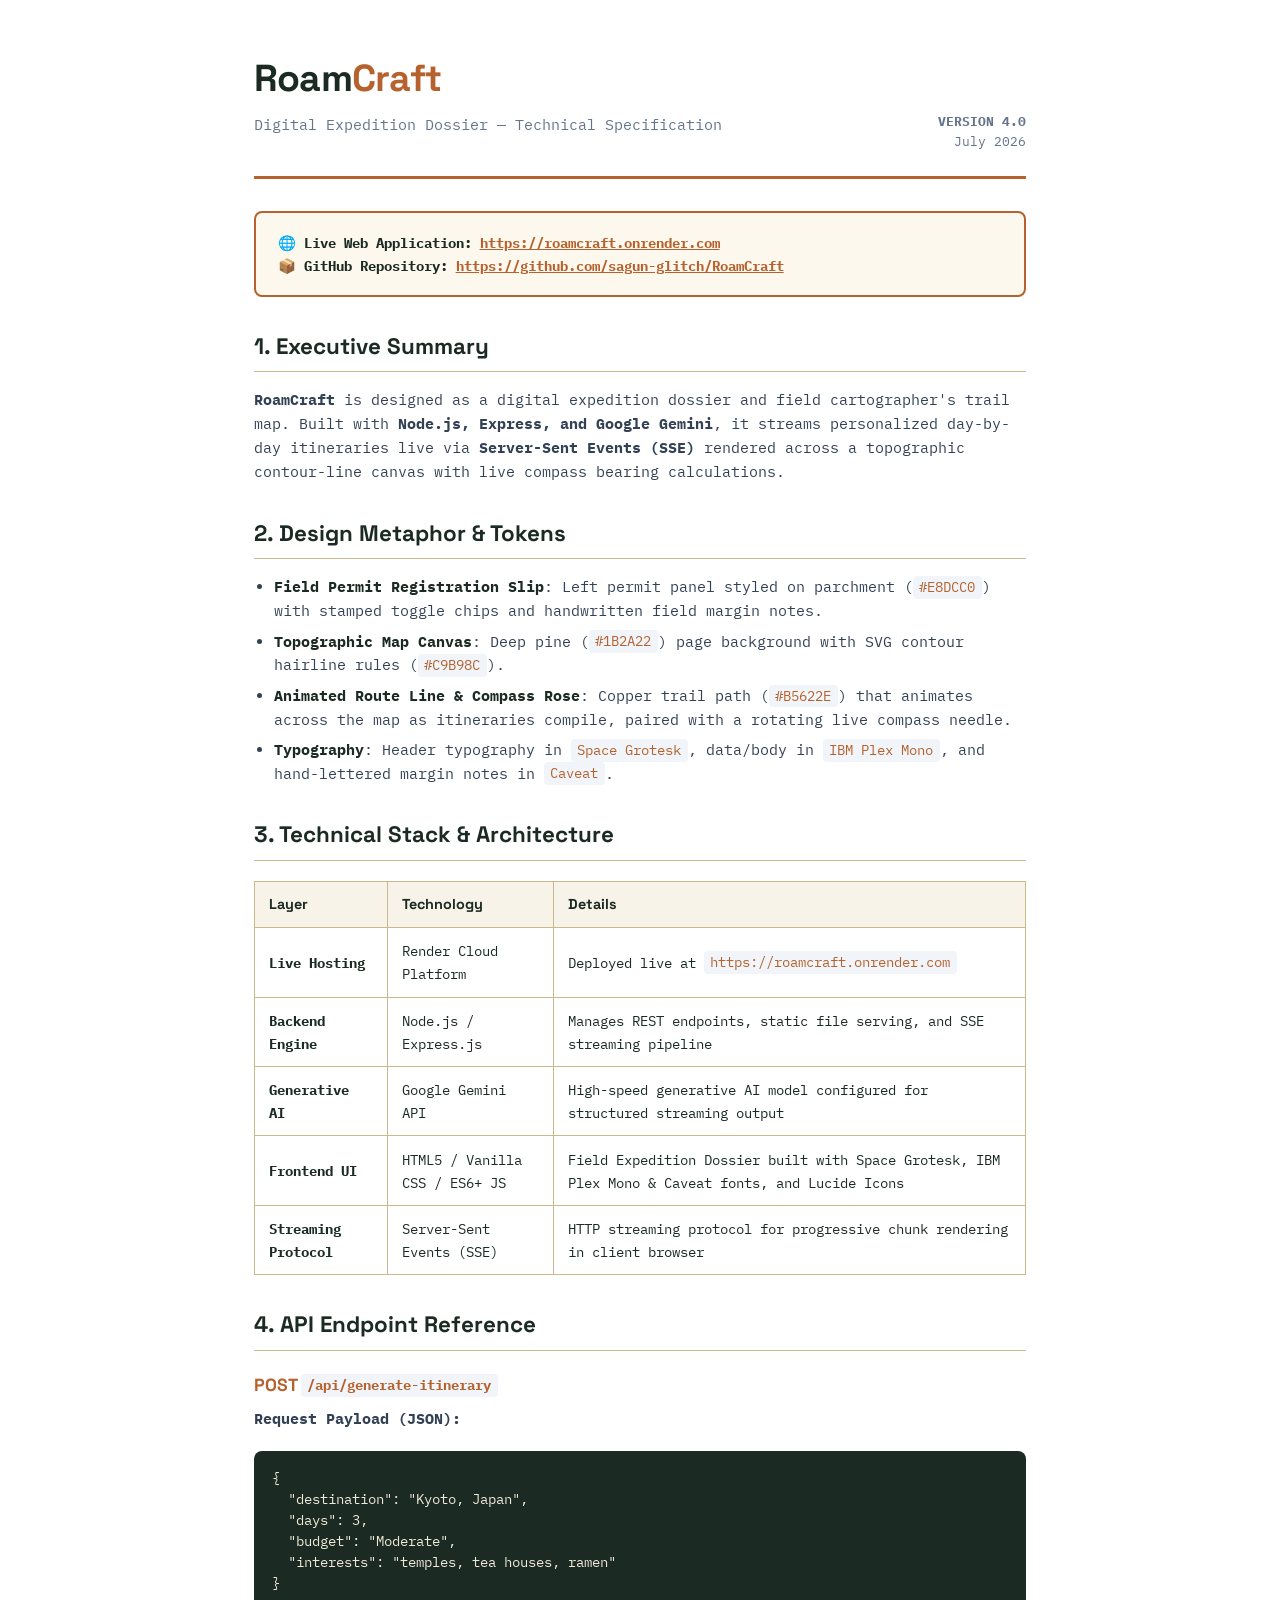
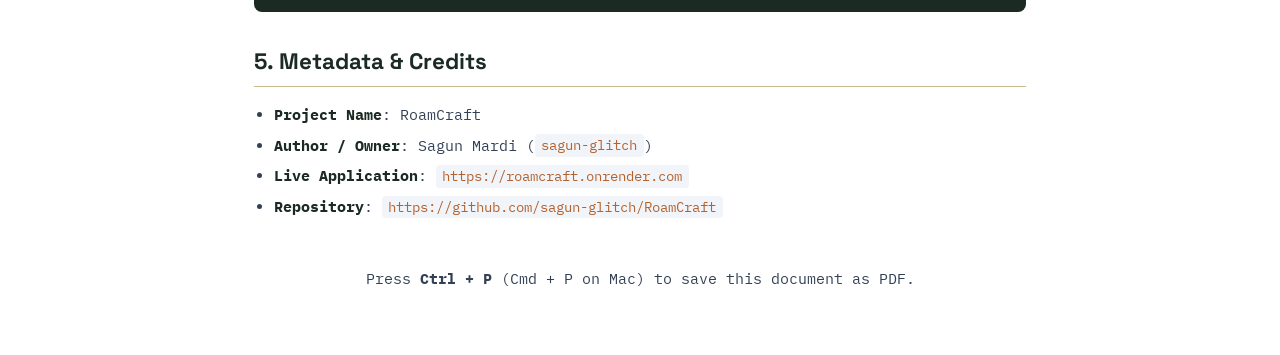
==== commit df23d36c: "Implement Digital Expedition Dossier Waypoint design for RoamCraft with topo map, trail permit card," ====
--- a/project_description.html
+++ b/project_description.html
@@ -3,19 +3,20 @@
 <head>
     <meta charset="UTF-8">
     <meta name="viewport" content="width=device-width, initial-scale=1.0">
-    <title>RoamCraft — Project Specification</title>
+    <title>RoamCraft — Digital Expedition Dossier Specification</title>
     <!-- Google Fonts -->
     <link rel="preconnect" href="https://fonts.googleapis.com">
     <link rel="preconnect" href="https://fonts.gstatic.com" crossorigin>
-    <link href="https://fonts.googleapis.com/css2?family=Outfit:wght@700;800&family=Fira+Code:wght@500;600&family=Inter:wght@400;500;600&display=swap" rel="stylesheet">
+    <link href="https://fonts.googleapis.com/css2?family=Caveat:wght@600;700&family=IBM+Plex+Mono:wght@500;600&family=Space+Grotesk:wght@600;700;800&display=swap" rel="stylesheet">
     <style>
         :root {
-            --primary: #10B981;
-            --primary-dark: #059669;
-            --dark: #0B0D12;
-            --text: #334155;
-            --border: #e2e8f0;
-            --bg-subtle: #f8fafc;
+            --map-ink: #1B2A22;
+            --parchment: #E8DCC0;
+            --contour: #C9B98C;
+            --trail-copper: #B5622E;
+            --sky-teal: #3E8C82;
+            --text-dark: #1B2A22;
+            --text-light: #EFE9D8;
         }
 
         * {
@@ -25,18 +26,18 @@
         }
 
         body {
-            font-family: 'Inter', system-ui, -apple-system, sans-serif;
-            color: var(--text);
+            font-family: 'IBM Plex Mono', monospace;
+            color: var(--text-dark);
+            background-color: #FFFFFF;
             line-height: 1.6;
             padding: 3rem 4rem;
             max-width: 900px;
             margin: 0 auto;
-            background-color: #ffffff;
         }
 
         /* Header */
         .doc-header {
-            border-bottom: 3px solid var(--primary);
+            border-bottom: 3px solid var(--trail-copper);
             padding-bottom: 1.5rem;
             margin-bottom: 2rem;
             display: flex;
@@ -45,15 +46,15 @@
         }
 
         .title-group h1 {
-            font-family: 'Outfit', sans-serif;
+            font-family: 'Space Grotesk', sans-serif;
             font-size: 2.35rem;
             font-weight: 800;
-            color: var(--dark);
+            color: var(--map-ink);
             letter-spacing: -0.02em;
         }
 
         .title-group h1 span {
-            color: var(--primary);
+            color: var(--trail-copper);
         }
 
         .title-group p {
@@ -63,7 +64,7 @@
         }
 
         .doc-meta {
-            font-family: 'Fira Code', monospace;
+            font-family: 'IBM Plex Mono', monospace;
             font-size: 0.8rem;
             color: #64748b;
             text-align: right;
@@ -71,39 +72,39 @@
 
         /* Live Badge Box */
         .live-link-box {
-            background-color: #ecfdf5;
-            border: 2px solid var(--primary);
+            background-color: #fdf8ee;
+            border: 2px solid var(--trail-copper);
             border-radius: 8px;
             padding: 1.1rem 1.35rem;
             margin: 1.5rem 0 2rem;
-            font-family: 'Fira Code', monospace;
+            font-family: 'IBM Plex Mono', monospace;
             font-size: 0.9rem;
-            color: var(--dark);
+            color: var(--map-ink);
         }
 
         .live-link-box a {
-            color: var(--primary-dark);
+            color: var(--trail-copper);
             font-weight: 700;
             text-decoration: underline;
         }
 
         /* Headings */
         h2 {
-            font-family: 'Outfit', sans-serif;
+            font-family: 'Space Grotesk', sans-serif;
             font-size: 1.4rem;
             font-weight: 700;
-            color: var(--dark);
-            border-bottom: 1px solid var(--border);
+            color: var(--map-ink);
+            border-bottom: 1px solid var(--contour);
             padding-bottom: 0.4rem;
             margin-top: 2rem;
             margin-bottom: 1rem;
         }
 
         h3 {
-            font-family: 'Outfit', sans-serif;
+            font-family: 'Space Grotesk', sans-serif;
             font-size: 1.1rem;
             font-weight: 700;
-            color: var(--primary-dark);
+            color: var(--trail-copper);
             margin-top: 1.25rem;
             margin-bottom: 0.5rem;
         }
@@ -127,7 +128,7 @@
         }
 
         li strong {
-            color: var(--dark);
+            color: var(--map-ink);
         }
 
         /* Table */
@@ -139,23 +140,23 @@
         }
 
         th, td {
-            border: 1px solid var(--border);
+            border: 1px solid var(--contour);
             padding: 0.7rem 0.9rem;
             text-align: left;
         }
 
         th {
-            background-color: var(--bg-subtle);
-            font-family: 'Outfit', sans-serif;
-            font-weight: 700;
-            color: var(--dark);
+            background-color: #f7f3e8;
+            font-family: 'Space Grotesk', sans-serif;
+            font-weight: 700;
+            color: var(--map-ink);
         }
 
         /* Code & Pre */
         pre {
-            background-color: #0f172a;
-            color: #f8fafc;
-            font-family: 'Fira Code', monospace;
+            background-color: var(--map-ink);
+            color: var(--text-light);
+            font-family: 'IBM Plex Mono', monospace;
             font-size: 0.83rem;
             padding: 1.1rem;
             border-radius: 8px;
@@ -165,10 +166,10 @@
         }
 
         code {
-            font-family: 'Fira Code', monospace;
+            font-family: 'IBM Plex Mono', monospace;
             font-size: 0.86rem;
             background-color: #f1f5f9;
-            color: var(--primary-dark);
+            color: var(--trail-copper);
             padding: 0.15rem 0.4rem;
             border-radius: 4px;
         }
@@ -194,10 +195,10 @@
     <div class="doc-header">
         <div class="title-group">
             <h1>Roam<span>Craft</span></h1>
-            <p>Expedition Studio — AI-Powered Travel Dispatch Engine</p>
+            <p>Digital Expedition Dossier — Technical Specification</p>
         </div>
         <div class="doc-meta">
-            <strong>VERSION 3.0</strong><br>
+            <strong>VERSION 4.0</strong><br>
             July 2026
         </div>
     </div>
@@ -208,15 +209,14 @@
     </div>
 
     <h2>1. Executive Summary</h2>
-    <p><strong>RoamCraft</strong> is an AI-driven vacation planning platform built with <strong>Node.js, Express, and Google Gemini</strong>. Featuring a <strong>Split-Screen Expedition Studio UI</strong>, it streams personalized day-by-day itineraries live via <strong>Server-Sent Events (SSE)</strong> based on user destination, duration, budget tier, and custom activity preferences.</p>
-
-    <h2>2. Key Highlights & Features</h2>
+    <p><strong>RoamCraft</strong> is designed as a digital expedition dossier and field cartographer's trail map. Built with <strong>Node.js, Express, and Google Gemini</strong>, it streams personalized day-by-day itineraries live via <strong>Server-Sent Events (SSE)</strong> rendered across a topographic contour-line canvas with live compass bearing calculations.</p>
+
+    <h2>2. Design Metaphor & Tokens</h2>
     <ul>
-        <li><strong>Split-Screen Expedition Studio Paradigm</strong>: Engineered with a dual-canvas layout—left control panel for interactive trip parameter building and right stage canvas for real-time itinerary stream rendering.</li>
-        <li><strong>Real-Time AI Streaming</strong>: Delivers instant markdown-formatted itinerary updates chunk-by-chunk using Server-Sent Events (SSE) without long loading delays.</li>
-        <li><strong>Precision Personalization</strong>: Tailors daily itineraries based on budget tier (Budget-friendly, Moderate, Luxury) and custom interest preferences.</li>
-        <li><strong>Interactive Day-by-Day Dashboard</strong>: Renders structured day blocks with morning/afternoon/evening schedules, interactive packing checkboxes, and local travel tips.</li>
-        <li><strong>Cyber Charcoal & Emerald Slate Theme</strong>: High-contrast, clean UI built with Outfit & Fira Code fonts—strictly NO gradients and NO glassmorphism.</li>
+        <li><strong>Field Permit Registration Slip</strong>: Left permit panel styled on parchment (<code>#E8DCC0</code>) with stamped toggle chips and handwritten field margin notes.</li>
+        <li><strong>Topographic Map Canvas</strong>: Deep pine (<code>#1B2A22</code>) page background with SVG contour hairline rules (<code>#C9B98C</code>).</li>
+        <li><strong>Animated Route Line & Compass Rose</strong>: Copper trail path (<code>#B5622E</code>) that animates across the map as itineraries compile, paired with a rotating live compass needle.</li>
+        <li><strong>Typography</strong>: Header typography in <code>Space Grotesk</code>, data/body in <code>IBM Plex Mono</code>, and hand-lettered margin notes in <code>Caveat</code>.</li>
     </ul>
 
     <h2>3. Technical Stack & Architecture</h2>
@@ -247,7 +247,7 @@
             <tr>
                 <td><strong>Frontend UI</strong></td>
                 <td>HTML5 / Vanilla CSS / ES6+ JS</td>
-                <td>Expedition Studio split-screen interface built with Outfit, Inter & Fira Code fonts, and Lucide Icons</td>
+                <td>Field Expedition Dossier built with Space Grotesk, IBM Plex Mono & Caveat fonts, and Lucide Icons</td>
             </tr>
             <tr>
                 <td><strong>Streaming Protocol</strong></td>
@@ -267,15 +267,7 @@
   "interests": "temples, tea houses, ramen"
 }</code></pre>
 
-    <h2>5. Local Development & Deployment</h2>
-    <ol>
-        <li>Clone repository: <code>git clone https://github.com/sagun-glitch/RoamCraft.git</code></li>
-        <li>Install dependencies: <code>npm install</code></li>
-        <li>Configure environment file <code>.env</code> with <code>GEMINI_API_KEY=YOUR_KEY</code></li>
-        <li>Start server: <code>npm start</code> (Open <code>http://localhost:3000</code> or visit <code>https://roamcraft.onrender.com</code>)</li>
-    </ol>
-
-    <h2>6. Metadata & Credits</h2>
+    <h2>5. Metadata & Credits</h2>
     <ul>
         <li><strong>Project Name</strong>: RoamCraft</li>
         <li><strong>Author / Owner</strong>: Sagun Mardi (<code>sagun-glitch</code>)</li>
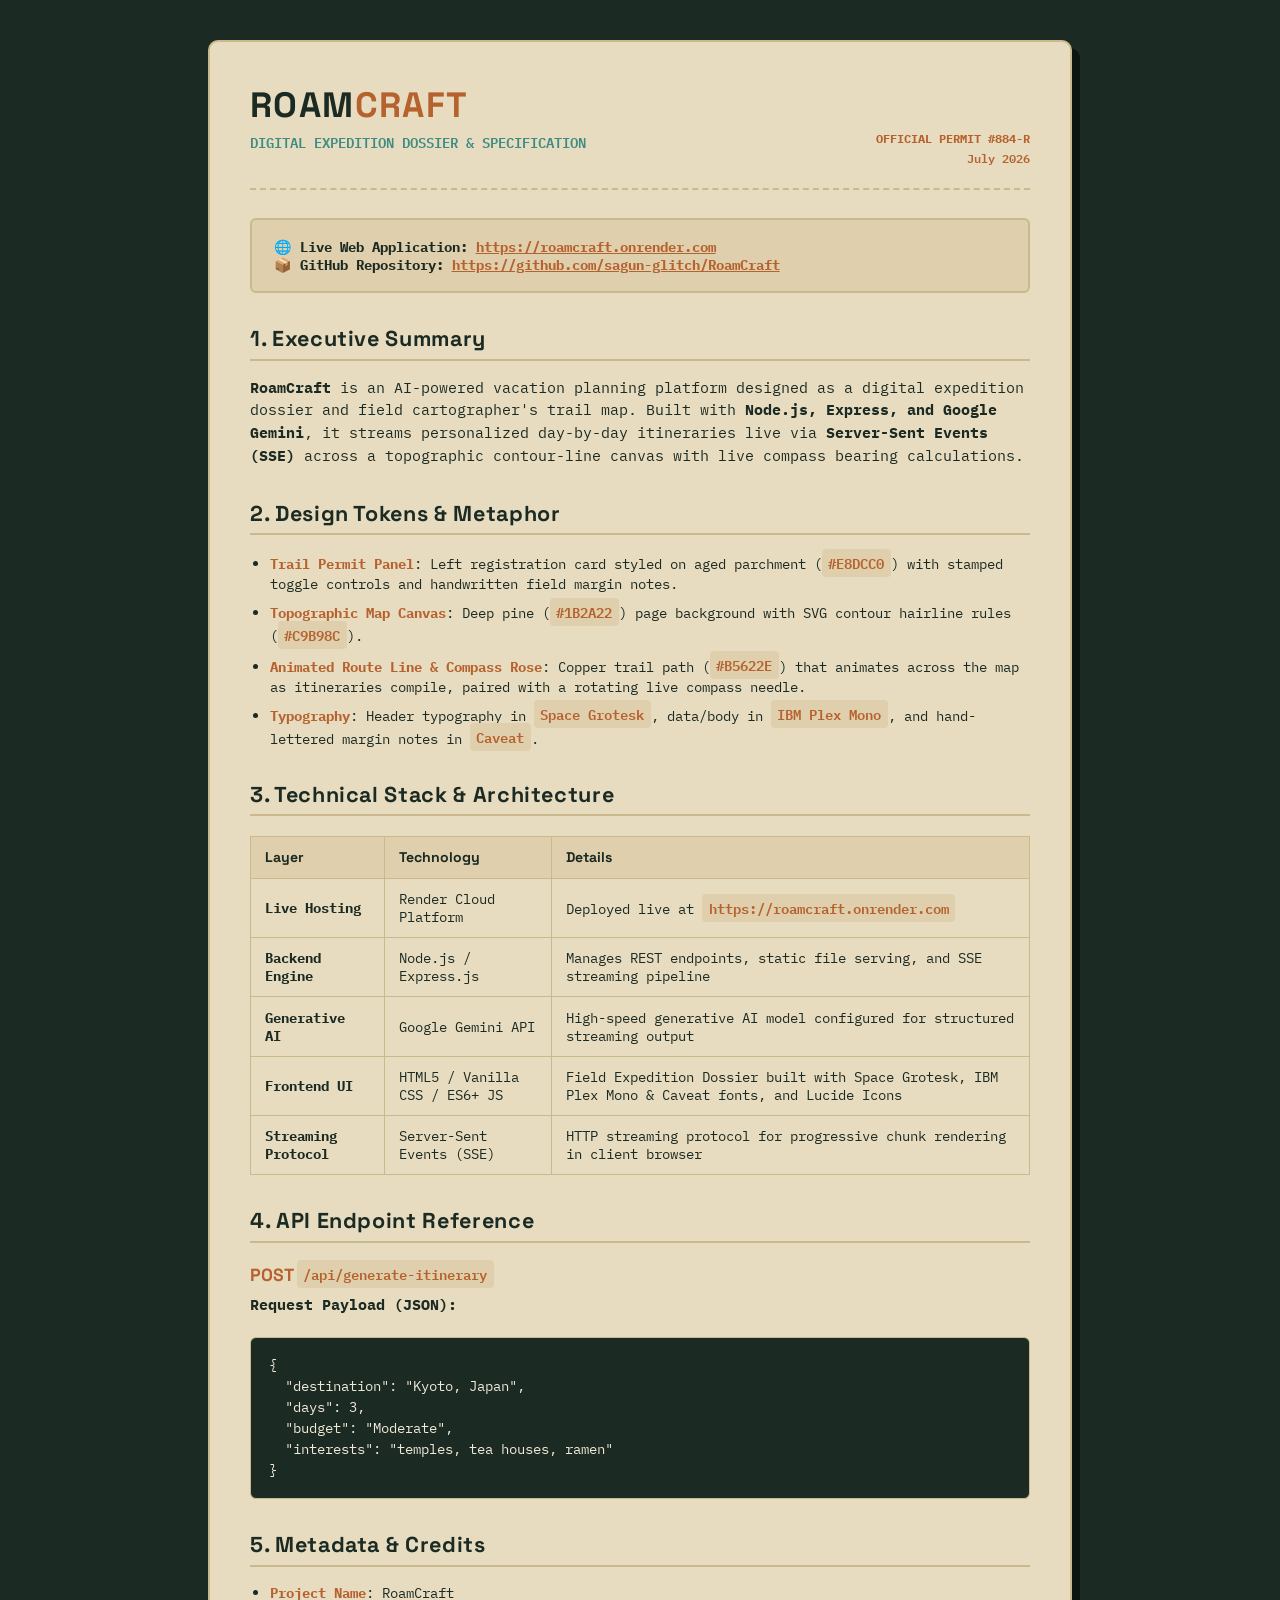
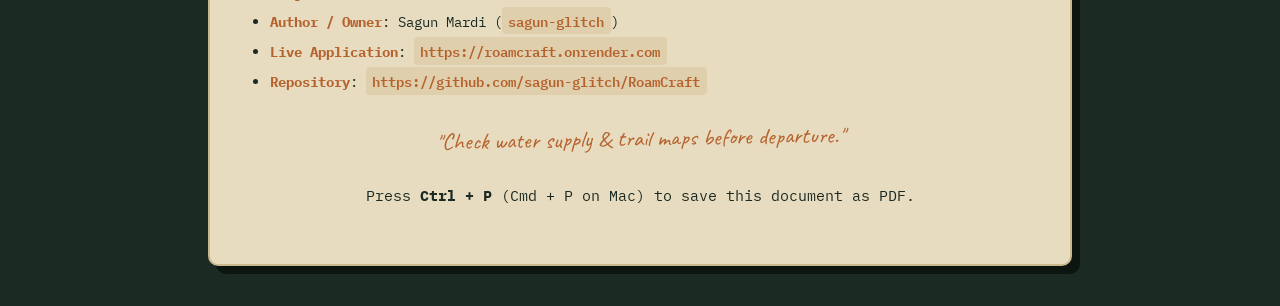
==== commit 3b35d60b: "Update project_description PDF and HTML to match the exact Expedition Dossier UI theme" ====
--- a/project_description.html
+++ b/project_description.html
@@ -4,19 +4,24 @@
     <meta charset="UTF-8">
     <meta name="viewport" content="width=device-width, initial-scale=1.0">
     <title>RoamCraft — Digital Expedition Dossier Specification</title>
-    <!-- Google Fonts -->
+    <!-- Google Fonts: Space Grotesk, IBM Plex Mono, Caveat -->
     <link rel="preconnect" href="https://fonts.googleapis.com">
     <link rel="preconnect" href="https://fonts.gstatic.com" crossorigin>
-    <link href="https://fonts.googleapis.com/css2?family=Caveat:wght@600;700&family=IBM+Plex+Mono:wght@500;600&family=Space+Grotesk:wght@600;700;800&display=swap" rel="stylesheet">
+    <link href="https://fonts.googleapis.com/css2?family=Caveat:wght@600;700&family=IBM+Plex+Mono:ital,wght@0,400;0,500;0,600;1,400&family=Space+Grotesk:wght@600;700;800&display=swap" rel="stylesheet">
     <style>
         :root {
-            --map-ink: #1B2A22;
-            --parchment: #E8DCC0;
-            --contour: #C9B98C;
-            --trail-copper: #B5622E;
-            --sky-teal: #3E8C82;
-            --text-dark: #1B2A22;
-            --text-light: #EFE9D8;
+            --map-ink: #1B2A22;          /* Deep pine, page background */
+            --parchment: #E8DCC0;        /* Aged panel / card background */
+            --parchment-inset: #DFCFAC;  /* Inset field background */
+            --contour: #C9B98C;          /* Thin hairline contour rules/dividers */
+            --trail-copper: #B5622E;     /* Route line, primary accent, pins */
+            --sky-teal: #3E8C82;         /* Secondary accent — status, links */
+            --text-dark: #1B2A22;        /* On parchment */
+            --text-light: #EFE9D8;       /* On pine */
+
+            --font-display: 'Space Grotesk', system-ui, sans-serif;
+            --font-mono: 'IBM Plex Mono', monospace;
+            --font-hand: 'Caveat', cursive;
         }
 
         * {
@@ -26,31 +31,54 @@
         }
 
         body {
-            font-family: 'IBM Plex Mono', monospace;
-            color: var(--text-dark);
-            background-color: #FFFFFF;
-            line-height: 1.6;
-            padding: 3rem 4rem;
-            max-width: 900px;
+            background-color: var(--map-ink);
+            color: var(--text-light);
+            font-family: var(--font-mono);
+            padding: 2.5rem 3rem;
+            max-width: 960px;
             margin: 0 auto;
+            position: relative;
+        }
+
+        /* Topographic SVG Pattern Background */
+        .topo-bg {
+            position: absolute;
+            top: 0;
+            left: 0;
+            width: 100%;
+            height: 100%;
+            pointer-events: none;
+            z-index: 0;
+            opacity: 0.3;
+        }
+
+        .doc-wrapper {
+            position: relative;
+            z-index: 1;
+            background-color: var(--parchment);
+            color: var(--text-dark);
+            border: 2.5px solid var(--contour);
+            border-radius: 10px;
+            padding: 2.5rem;
+            box-shadow: 8px 8px 0px #0D1510;
         }
 
         /* Header */
         .doc-header {
-            border-bottom: 3px solid var(--trail-copper);
-            padding-bottom: 1.5rem;
-            margin-bottom: 2rem;
+            border-bottom: 2px dashed var(--contour);
+            padding-bottom: 1.25rem;
+            margin-bottom: 1.75rem;
             display: flex;
             justify-content: space-between;
             align-items: flex-end;
         }
 
         .title-group h1 {
-            font-family: 'Space Grotesk', sans-serif;
-            font-size: 2.35rem;
+            font-family: var(--font-display);
+            font-size: 2.2rem;
             font-weight: 800;
-            color: var(--map-ink);
-            letter-spacing: -0.02em;
+            color: var(--text-dark);
+            letter-spacing: 0.04em;
         }
 
         .title-group h1 span {
@@ -58,28 +86,31 @@
         }
 
         .title-group p {
-            font-size: 0.95rem;
-            color: #64748b;
+            font-family: var(--font-mono);
+            font-size: 0.85rem;
+            color: var(--sky-teal);
             margin-top: 0.25rem;
+            font-weight: 600;
         }
 
         .doc-meta {
-            font-family: 'IBM Plex Mono', monospace;
-            font-size: 0.8rem;
-            color: #64748b;
+            font-family: var(--font-mono);
+            font-size: 0.78rem;
+            color: var(--trail-copper);
             text-align: right;
+            font-weight: 600;
         }
 
         /* Live Badge Box */
         .live-link-box {
-            background-color: #fdf8ee;
-            border: 2px solid var(--trail-copper);
-            border-radius: 8px;
+            background-color: var(--parchment-inset);
+            border: 2px solid var(--contour);
+            border-radius: 6px;
             padding: 1.1rem 1.35rem;
             margin: 1.5rem 0 2rem;
-            font-family: 'IBM Plex Mono', monospace;
-            font-size: 0.9rem;
-            color: var(--map-ink);
+            font-family: var(--font-mono);
+            font-size: 0.88rem;
+            color: var(--text-dark);
         }
 
         .live-link-box a {
@@ -90,18 +121,19 @@
 
         /* Headings */
         h2 {
-            font-family: 'Space Grotesk', sans-serif;
-            font-size: 1.4rem;
-            font-weight: 700;
-            color: var(--map-ink);
-            border-bottom: 1px solid var(--contour);
+            font-family: var(--font-display);
+            font-size: 1.35rem;
+            font-weight: 800;
+            color: var(--text-dark);
+            border-bottom: 2px solid var(--contour);
             padding-bottom: 0.4rem;
             margin-top: 2rem;
             margin-bottom: 1rem;
+            letter-spacing: 0.03em;
         }
 
         h3 {
-            font-family: 'Space Grotesk', sans-serif;
+            font-family: var(--font-display);
             font-size: 1.1rem;
             font-weight: 700;
             color: var(--trail-copper);
@@ -110,9 +142,10 @@
         }
 
         p {
-            font-size: 0.94rem;
-            color: #334155;
+            font-size: 0.92rem;
+            color: var(--text-dark);
             margin-bottom: 1rem;
+            line-height: 1.55;
         }
 
         /* Lists */
@@ -122,13 +155,13 @@
         }
 
         li {
-            font-size: 0.92rem;
-            color: #334155;
+            font-size: 0.9rem;
+            color: var(--text-dark);
             margin-bottom: 0.45rem;
         }
 
         li strong {
-            color: var(--map-ink);
+            color: var(--trail-copper);
         }
 
         /* Table */
@@ -136,7 +169,7 @@
             width: 100%;
             border-collapse: collapse;
             margin: 1.25rem 0;
-            font-size: 0.9rem;
+            font-size: 0.88rem;
         }
 
         th, td {
@@ -146,43 +179,61 @@
         }
 
         th {
-            background-color: #f7f3e8;
-            font-family: 'Space Grotesk', sans-serif;
+            background-color: var(--parchment-inset);
+            font-family: var(--font-display);
             font-weight: 700;
-            color: var(--map-ink);
+            color: var(--text-dark);
         }
 
         /* Code & Pre */
         pre {
             background-color: var(--map-ink);
             color: var(--text-light);
-            font-family: 'IBM Plex Mono', monospace;
+            font-family: var(--font-mono);
             font-size: 0.83rem;
             padding: 1.1rem;
-            border-radius: 8px;
+            border-radius: 6px;
             overflow-x: auto;
             margin: 1.25rem 0;
             line-height: 1.5;
+            border: 1.5px solid var(--contour);
         }
 
         code {
-            font-family: 'IBM Plex Mono', monospace;
+            font-family: var(--font-mono);
             font-size: 0.86rem;
-            background-color: #f1f5f9;
+            background-color: var(--parchment-inset);
             color: var(--trail-copper);
             padding: 0.15rem 0.4rem;
             border-radius: 4px;
+            font-weight: 600;
         }
 
         pre code {
             background-color: transparent;
             color: inherit;
             padding: 0;
+            font-weight: normal;
+        }
+
+        .handwritten-note {
+            font-family: var(--font-hand);
+            font-size: 1.45rem;
+            color: var(--trail-copper);
+            margin-top: 2rem;
+            text-align: center;
+            transform: rotate(-1deg);
         }
 
         /* Print Media */
         @media print {
             body {
+                background-color: #ffffff;
+                padding: 0;
+            }
+            .doc-wrapper {
+                box-shadow: none;
+                border: none;
                 padding: 0;
             }
             .no-print {
@@ -192,74 +243,75 @@
     </style>
 </head>
 <body>
-    <div class="doc-header">
-        <div class="title-group">
-            <h1>Roam<span>Craft</span></h1>
-            <p>Digital Expedition Dossier — Technical Specification</p>
+    <div class="doc-wrapper">
+        <div class="doc-header">
+            <div class="title-group">
+                <h1>ROAM<span>CRAFT</span></h1>
+                <p>DIGITAL EXPEDITION DOSSIER & SPECIFICATION</p>
+            </div>
+            <div class="doc-meta">
+                <strong>OFFICIAL PERMIT #884-R</strong><br>
+                July 2026
+            </div>
         </div>
-        <div class="doc-meta">
-            <strong>VERSION 4.0</strong><br>
-            July 2026
+
+        <div class="live-link-box">
+            <strong>🌐 Live Web Application:</strong> <a href="https://roamcraft.onrender.com" target="_blank">https://roamcraft.onrender.com</a><br>
+            <strong>📦 GitHub Repository:</strong> <a href="https://github.com/sagun-glitch/RoamCraft" target="_blank">https://github.com/sagun-glitch/RoamCraft</a>
         </div>
-    </div>
-
-    <div class="live-link-box">
-        <strong>🌐 Live Web Application:</strong> <a href="https://roamcraft.onrender.com" target="_blank">https://roamcraft.onrender.com</a><br>
-        <strong>📦 GitHub Repository:</strong> <a href="https://github.com/sagun-glitch/RoamCraft" target="_blank">https://github.com/sagun-glitch/RoamCraft</a>
-    </div>
-
-    <h2>1. Executive Summary</h2>
-    <p><strong>RoamCraft</strong> is designed as a digital expedition dossier and field cartographer's trail map. Built with <strong>Node.js, Express, and Google Gemini</strong>, it streams personalized day-by-day itineraries live via <strong>Server-Sent Events (SSE)</strong> rendered across a topographic contour-line canvas with live compass bearing calculations.</p>
-
-    <h2>2. Design Metaphor & Tokens</h2>
-    <ul>
-        <li><strong>Field Permit Registration Slip</strong>: Left permit panel styled on parchment (<code>#E8DCC0</code>) with stamped toggle chips and handwritten field margin notes.</li>
-        <li><strong>Topographic Map Canvas</strong>: Deep pine (<code>#1B2A22</code>) page background with SVG contour hairline rules (<code>#C9B98C</code>).</li>
-        <li><strong>Animated Route Line & Compass Rose</strong>: Copper trail path (<code>#B5622E</code>) that animates across the map as itineraries compile, paired with a rotating live compass needle.</li>
-        <li><strong>Typography</strong>: Header typography in <code>Space Grotesk</code>, data/body in <code>IBM Plex Mono</code>, and hand-lettered margin notes in <code>Caveat</code>.</li>
-    </ul>
-
-    <h2>3. Technical Stack & Architecture</h2>
-    <table>
-        <thead>
-            <tr>
-                <th>Layer</th>
-                <th>Technology</th>
-                <th>Details</th>
-            </tr>
-        </thead>
-        <tbody>
-            <tr>
-                <td><strong>Live Hosting</strong></td>
-                <td>Render Cloud Platform</td>
-                <td>Deployed live at <code>https://roamcraft.onrender.com</code></td>
-            </tr>
-            <tr>
-                <td><strong>Backend Engine</strong></td>
-                <td>Node.js / Express.js</td>
-                <td>Manages REST endpoints, static file serving, and SSE streaming pipeline</td>
-            </tr>
-            <tr>
-                <td><strong>Generative AI</strong></td>
-                <td>Google Gemini API</td>
-                <td>High-speed generative AI model configured for structured streaming output</td>
-            </tr>
-            <tr>
-                <td><strong>Frontend UI</strong></td>
-                <td>HTML5 / Vanilla CSS / ES6+ JS</td>
-                <td>Field Expedition Dossier built with Space Grotesk, IBM Plex Mono & Caveat fonts, and Lucide Icons</td>
-            </tr>
-            <tr>
-                <td><strong>Streaming Protocol</strong></td>
-                <td>Server-Sent Events (SSE)</td>
-                <td>HTTP streaming protocol for progressive chunk rendering in client browser</td>
-            </tr>
-        </tbody>
-    </table>
-
-    <h2>4. API Endpoint Reference</h2>
-    <h3>POST <code>/api/generate-itinerary</code></h3>
-    <p><strong>Request Payload (JSON):</strong></p>
+
+        <h2>1. Executive Summary</h2>
+        <p><strong>RoamCraft</strong> is an AI-powered vacation planning platform designed as a digital expedition dossier and field cartographer's trail map. Built with <strong>Node.js, Express, and Google Gemini</strong>, it streams personalized day-by-day itineraries live via <strong>Server-Sent Events (SSE)</strong> across a topographic contour-line canvas with live compass bearing calculations.</p>
+
+        <h2>2. Design Tokens & Metaphor</h2>
+        <ul>
+            <li><strong>Trail Permit Panel</strong>: Left registration card styled on aged parchment (<code>#E8DCC0</code>) with stamped toggle controls and handwritten field margin notes.</li>
+            <li><strong>Topographic Map Canvas</strong>: Deep pine (<code>#1B2A22</code>) page background with SVG contour hairline rules (<code>#C9B98C</code>).</li>
+            <li><strong>Animated Route Line & Compass Rose</strong>: Copper trail path (<code>#B5622E</code>) that animates across the map as itineraries compile, paired with a rotating live compass needle.</li>
+            <li><strong>Typography</strong>: Header typography in <code>Space Grotesk</code>, data/body in <code>IBM Plex Mono</code>, and hand-lettered margin notes in <code>Caveat</code>.</li>
+        </ul>
+
+        <h2>3. Technical Stack & Architecture</h2>
+        <table>
+            <thead>
+                <tr>
+                    <th>Layer</th>
+                    <th>Technology</th>
+                    <th>Details</th>
+                </tr>
+            </thead>
+            <tbody>
+                <tr>
+                    <td><strong>Live Hosting</strong></td>
+                    <td>Render Cloud Platform</td>
+                    <td>Deployed live at <code>https://roamcraft.onrender.com</code></td>
+                </tr>
+                <tr>
+                    <td><strong>Backend Engine</strong></td>
+                    <td>Node.js / Express.js</td>
+                    <td>Manages REST endpoints, static file serving, and SSE streaming pipeline</td>
+                </tr>
+                <tr>
+                    <td><strong>Generative AI</strong></td>
+                    <td>Google Gemini API</td>
+                    <td>High-speed generative AI model configured for structured streaming output</td>
+                </tr>
+                <tr>
+                    <td><strong>Frontend UI</strong></td>
+                    <td>HTML5 / Vanilla CSS / ES6+ JS</td>
+                    <td>Field Expedition Dossier built with Space Grotesk, IBM Plex Mono & Caveat fonts, and Lucide Icons</td>
+                </tr>
+                <tr>
+                    <td><strong>Streaming Protocol</strong></td>
+                    <td>Server-Sent Events (SSE)</td>
+                    <td>HTTP streaming protocol for progressive chunk rendering in client browser</td>
+                </tr>
+            </tbody>
+        </table>
+
+        <h2>4. API Endpoint Reference</h2>
+        <h3>POST <code>/api/generate-itinerary</code></h3>
+        <p><strong>Request Payload (JSON):</strong></p>
 <pre><code>{
   "destination": "Kyoto, Japan",
   "days": 3,
@@ -267,16 +319,21 @@
   "interests": "temples, tea houses, ramen"
 }</code></pre>
 
-    <h2>5. Metadata & Credits</h2>
-    <ul>
-        <li><strong>Project Name</strong>: RoamCraft</li>
-        <li><strong>Author / Owner</strong>: Sagun Mardi (<code>sagun-glitch</code>)</li>
-        <li><strong>Live Application</strong>: <code>https://roamcraft.onrender.com</code></li>
-        <li><strong>Repository</strong>: <code>https://github.com/sagun-glitch/RoamCraft</code></li>
-    </ul>
-
-    <div style="margin-top: 3rem; text-align: center; font-size: 0.8rem; color: #94a3b8;" class="no-print">
-        <p>Press <strong>Ctrl + P</strong> (Cmd + P on Mac) to save this document as PDF.</p>
+        <h2>5. Metadata & Credits</h2>
+        <ul>
+            <li><strong>Project Name</strong>: RoamCraft</li>
+            <li><strong>Author / Owner</strong>: Sagun Mardi (<code>sagun-glitch</code>)</li>
+            <li><strong>Live Application</strong>: <code>https://roamcraft.onrender.com</code></li>
+            <li><strong>Repository</strong>: <code>https://github.com/sagun-glitch/RoamCraft</code></li>
+        </ul>
+
+        <div class="handwritten-note">
+            "Check water supply & trail maps before departure."
+        </div>
+
+        <div style="margin-top: 2rem; text-align: center; font-size: 0.78rem; color: #64748b;" class="no-print">
+            <p>Press <strong>Ctrl + P</strong> (Cmd + P on Mac) to save this document as PDF.</p>
+        </div>
     </div>
 </body>
 </html>
